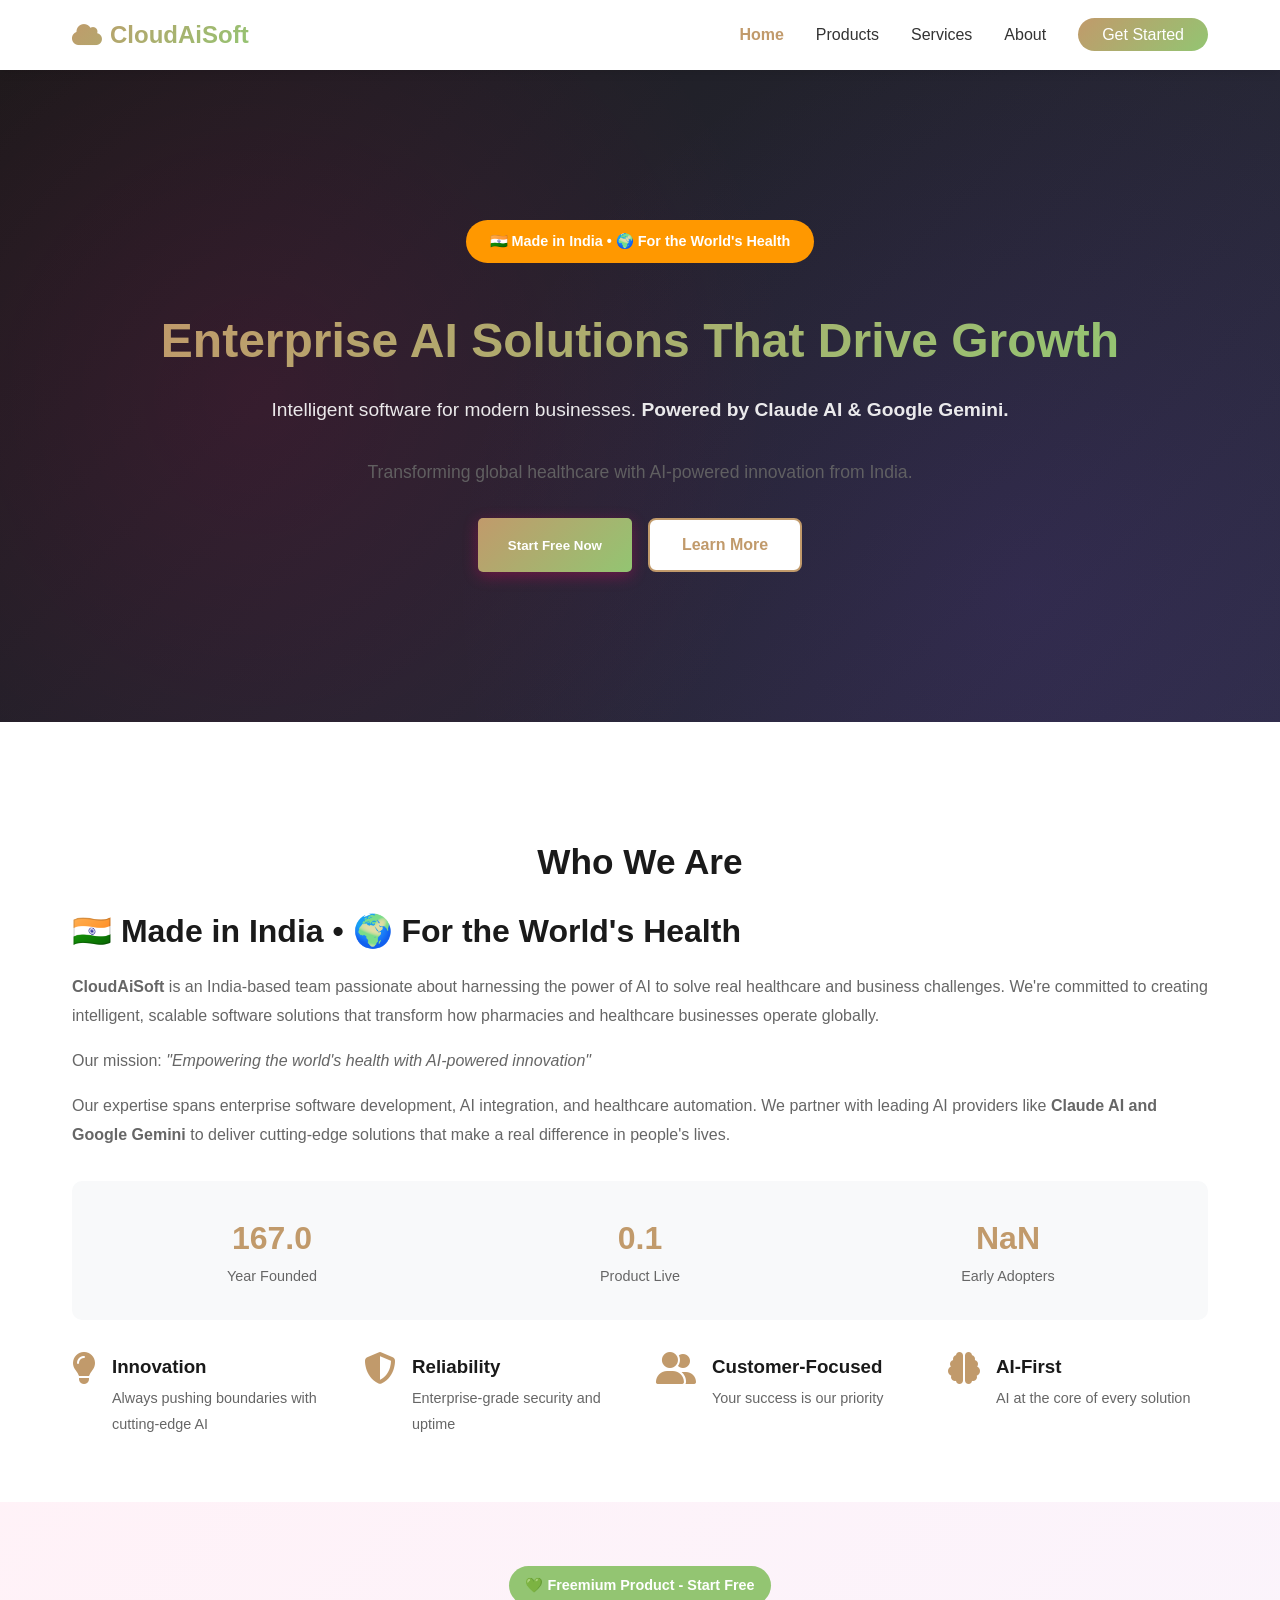
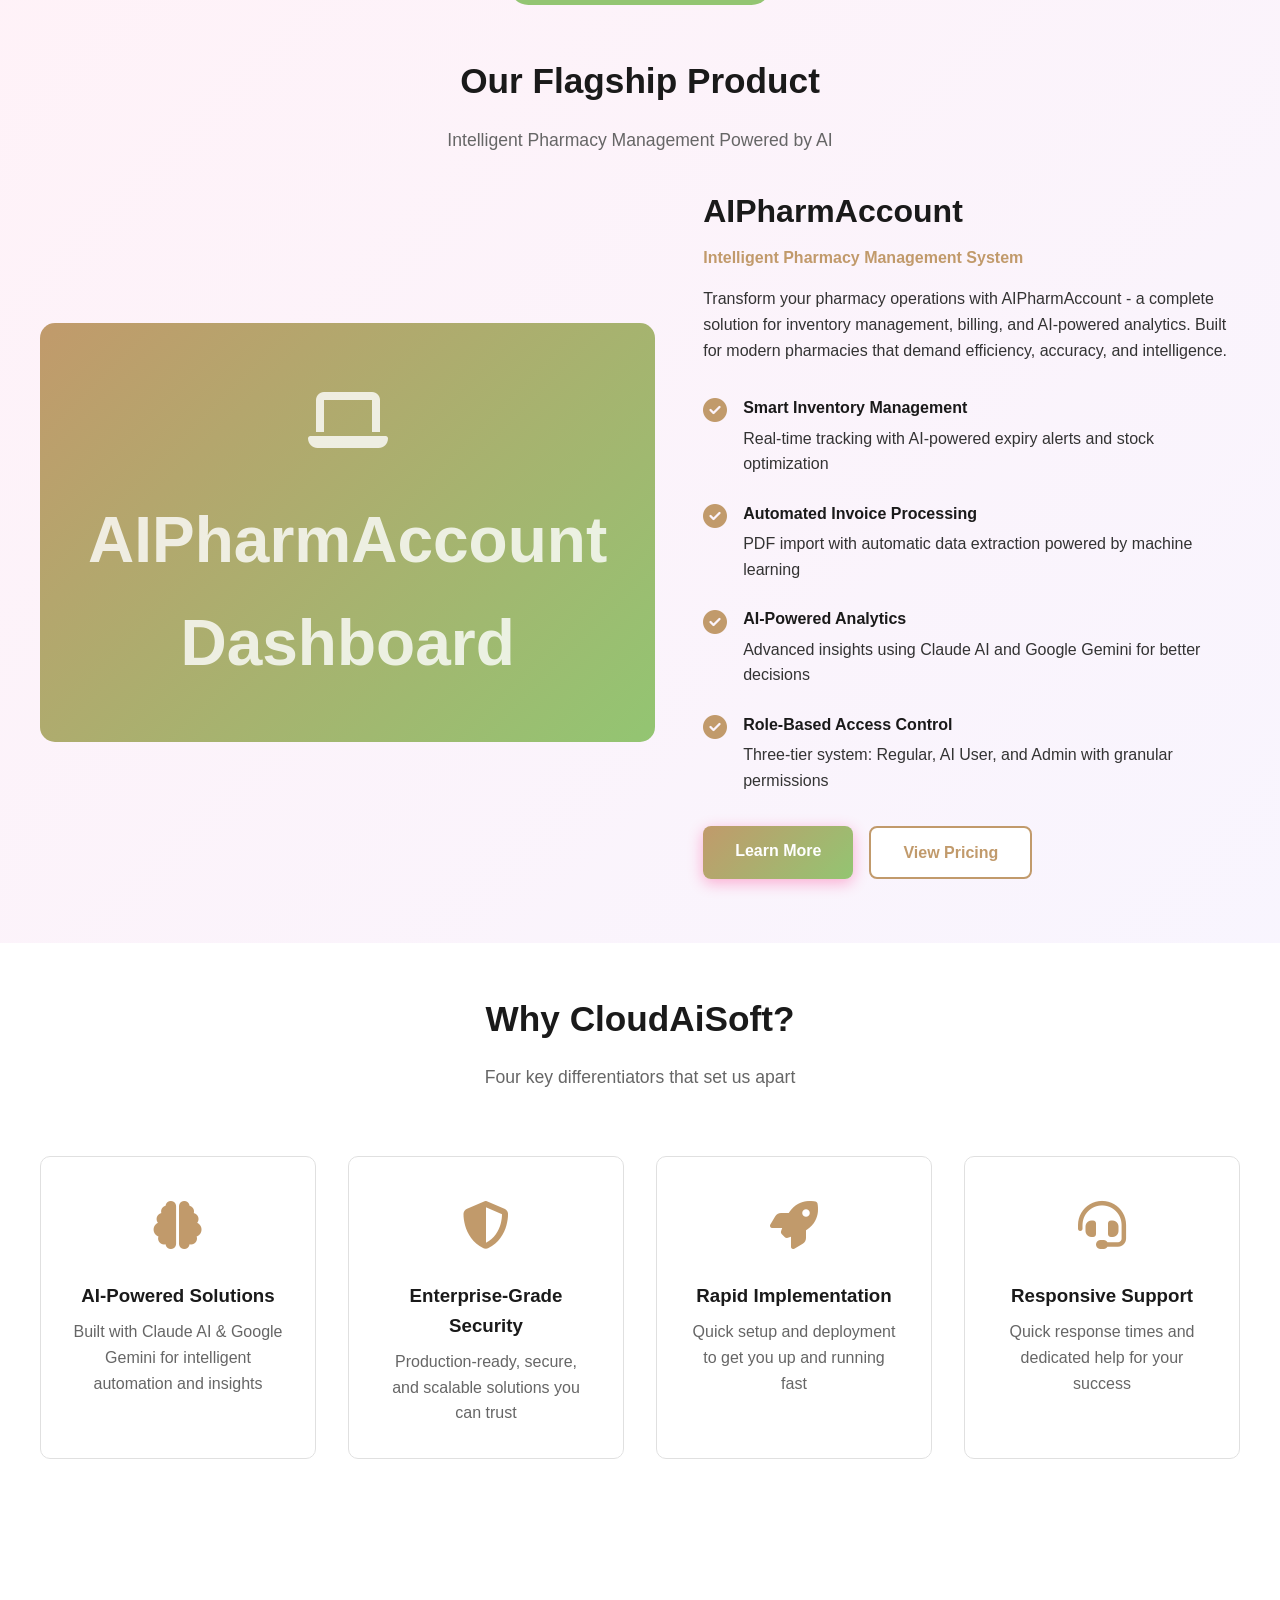
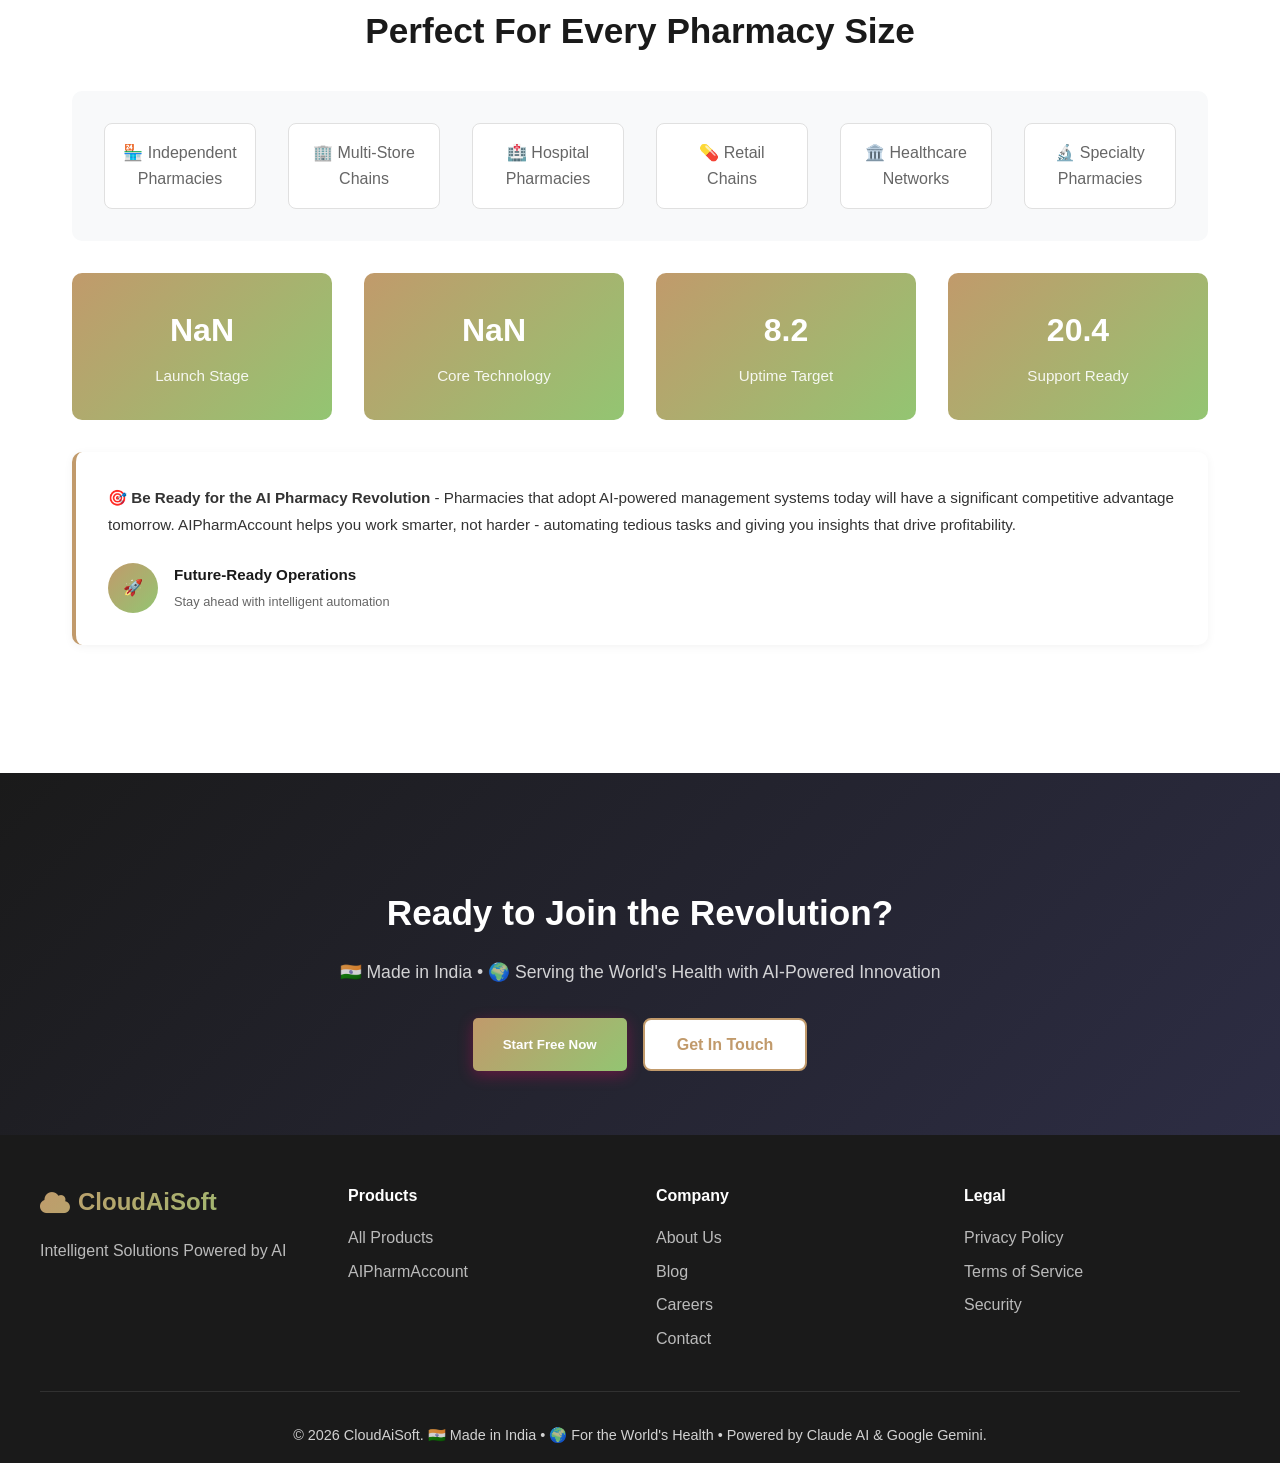
==== index.html @ aeabb449 "Improved site" ====
<!DOCTYPE html>
<html lang="en">
<head>
    <meta charset="UTF-8">
    <meta name="viewport" content="width=device-width, initial-scale=1.0">
    <meta name="description" content="CloudAiSoft delivers intelligent software solutions powered by Claude AI and Google Gemini.">
    <title>CloudAiSoft | AI-Powered Enterprise Solutions</title>
    <link href="https://cdnjs.cloudflare.com/ajax/libs/font-awesome/6.4.0/css/all.min.css" rel="stylesheet">
    <link rel="stylesheet" href="styles.css">
</head>
<body>
    <!-- HEADER & NAVIGATION -->
    <header>
        <nav>
            <div class="logo">
                <i class="fas fa-cloud"></i>
                CloudAiSoft
            </div>
            <ul class="nav-menu" id="navMenu">
                <li><a href="index.html">Home</a></li>
                <li><a href="products.html">Products</a></li>
                <li><a href="services.html">Services</a></li>
                <li><a href="about.html">About</a></li>
                <li><a href="contact.html" class="nav-cta">Get Started</a></li>
            </ul>
            <div class="hamburger" id="hamburger">
                <span></span>
                <span></span>
                <span></span>
            </div>
        </nav>
    </header>

    <!-- HERO SECTION -->
    <section class="hero" id="home">
        <div class="hero-content">
            <div style="margin-bottom: 1.5rem;">
                <span style="display: inline-block; background: #ff9800; color: white; padding: 0.6rem 1.5rem; border-radius: 25px; font-size: 0.9rem; font-weight: bold; margin-bottom: 1rem;">🇮🇳 Made in India • 🌍 For the World's Health</span>
            </div>
            <h1>Enterprise AI Solutions That Drive Growth</h1>
            <p>Intelligent software for modern businesses. <strong>Powered by Claude AI & Google Gemini.</strong></p>
            <p style="font-size: 1.1rem; color: #666; margin-top: 1rem;">Transforming global healthcare with AI-powered innovation from India.</p>
            <div class="hero-buttons">
                <button onclick="downloadAIPharmAccount()" class="btn btn-primary" style="border: none; cursor: pointer; background-color: var(--primary); padding: 12px 30px; border-radius: 5px; color: white; font-weight: bold;">Start Free Now</button>
                <a href="products.html" class="btn btn-secondary">Learn More</a>
            </div>
        </div>
    </section>

    <!-- COMPANY OVERVIEW -->
    <section class="overview" id="about">
        <h2 class="section-title">Who We Are</h2>
        <div class="overview-content">
            <div class="overview-text">
                <h2>🇮🇳 Made in India • 🌍 For the World's Health</h2>
                <p><strong>CloudAiSoft</strong> is an India-based team passionate about harnessing the power of AI to solve real healthcare and business challenges. We're committed to creating intelligent, scalable software solutions that transform how pharmacies and healthcare businesses operate globally.</p>
                <p>Our mission: <em>"Empowering the world's health with AI-powered innovation"</em></p>
                <p>Our expertise spans enterprise software development, AI integration, and healthcare automation. We partner with leading AI providers like <strong>Claude AI and Google Gemini</strong> to deliver cutting-edge solutions that make a real difference in people's lives.</p>
                <div class="stats">
                    <div class="stat">
                        <div class="stat-number">2024</div>
                        <div class="stat-label">Year Founded</div>
                    </div>
                    <div class="stat">
                        <div class="stat-number">1</div>
                        <div class="stat-label">Product Live</div>
                    </div>
                    <div class="stat">
                        <div class="stat-number">Growing</div>
                        <div class="stat-label">Early Adopters</div>
                    </div>
                </div>
                <div class="values">
                    <div class="value-item">
                        <i class="fas fa-lightbulb"></i>
                        <div>
                            <h3>Innovation</h3>
                            <p>Always pushing boundaries with cutting-edge AI</p>
                        </div>
                    </div>
                    <div class="value-item">
                        <i class="fas fa-shield-alt"></i>
                        <div>
                            <h3>Reliability</h3>
                            <p>Enterprise-grade security and uptime</p>
                        </div>
                    </div>
                    <div class="value-item">
                        <i class="fas fa-user-friends"></i>
                        <div>
                            <h3>Customer-Focused</h3>
                            <p>Your success is our priority</p>
                        </div>
                    </div>
                    <div class="value-item">
                        <i class="fas fa-brain"></i>
                        <div>
                            <h3>AI-First</h3>
                            <p>AI at the core of every solution</p>
                        </div>
                    </div>
                </div>
            </div>
        </div>
    </section>

    <!-- FEATURED PRODUCT SECTION -->
    <section class="featured-product">
        <div style="text-align: center; margin-bottom: 1.5rem;">
            <span style="display: inline-block; background: #93C572; color: white; padding: 0.5rem 1rem; border-radius: 20px; font-size: 0.9rem; font-weight: bold;">💚 Freemium Product - Start Free</span>
        </div>
        <h2 class="section-title">Our Flagship Product</h2>
        <p class="section-subtitle">Intelligent Pharmacy Management Powered by AI</p>

        <div class="featured-product-container">
            <div class="featured-product-image">
                <div class="product-demo">
                    <i class="fas fa-laptop"></i>
                    <p>AIPharmAccount Dashboard</p>
                </div>
            </div>
            <div class="featured-product-info">
                <h3>AIPharmAccount</h3>
                <p class="product-tagline">Intelligent Pharmacy Management System</p>

                <p>Transform your pharmacy operations with AIPharmAccount - a complete solution for inventory management, billing, and AI-powered analytics. Built for modern pharmacies that demand efficiency, accuracy, and intelligence.</p>

                <div class="product-highlights">
                    <div class="highlight">
                        <i class="fas fa-check-circle"></i>
                        <div>
                            <h4>Smart Inventory Management</h4>
                            <p>Real-time tracking with AI-powered expiry alerts and stock optimization</p>
                        </div>
                    </div>
                    <div class="highlight">
                        <i class="fas fa-check-circle"></i>
                        <div>
                            <h4>Automated Invoice Processing</h4>
                            <p>PDF import with automatic data extraction powered by machine learning</p>
                        </div>
                    </div>
                    <div class="highlight">
                        <i class="fas fa-check-circle"></i>
                        <div>
                            <h4>AI-Powered Analytics</h4>
                            <p>Advanced insights using Claude AI and Google Gemini for better decisions</p>
                        </div>
                    </div>
                    <div class="highlight">
                        <i class="fas fa-check-circle"></i>
                        <div>
                            <h4>Role-Based Access Control</h4>
                            <p>Three-tier system: Regular, AI User, and Admin with granular permissions</p>
                        </div>
                    </div>
                </div>

                <div class="product-buttons">
                    <a href="products.html" class="btn btn-primary">Learn More</a>
                    <a href="pricing.html" class="btn btn-secondary">View Pricing</a>
                </div>
            </div>
        </div>
    </section>

    <!-- WHY CLOUDAISOFT -->
    <section class="why-section">
        <h2 class="section-title">Why CloudAiSoft?</h2>
        <p class="section-subtitle">Four key differentiators that set us apart</p>

        <div class="differentiators">
            <div class="differentiator">
                <div class="differentiator-icon">
                    <i class="fas fa-brain"></i>
                </div>
                <h3>AI-Powered Solutions</h3>
                <p>Built with Claude AI & Google Gemini for intelligent automation and insights</p>
            </div>
            <div class="differentiator">
                <div class="differentiator-icon">
                    <i class="fas fa-shield-alt"></i>
                </div>
                <h3>Enterprise-Grade Security</h3>
                <p>Production-ready, secure, and scalable solutions you can trust</p>
            </div>
            <div class="differentiator">
                <div class="differentiator-icon">
                    <i class="fas fa-rocket"></i>
                </div>
                <h3>Rapid Implementation</h3>
                <p>Quick setup and deployment to get you up and running fast</p>
            </div>
            <div class="differentiator">
                <div class="differentiator-icon">
                    <i class="fas fa-headset"></i>
                </div>
                <h3>Responsive Support</h3>
                <p>Quick response times and dedicated help for your success</p>
            </div>
        </div>
    </section>

    <!-- TRUST SECTION -->
    <section class="trust">
        <h2 class="section-title">Perfect For Every Pharmacy Size</h2>

        <div class="trust-logos">
            <div class="trust-logo">🏪 Independent Pharmacies</div>
            <div class="trust-logo">🏢 Multi-Store Chains</div>
            <div class="trust-logo">🏥 Hospital Pharmacies</div>
            <div class="trust-logo">💊 Retail Chains</div>
            <div class="trust-logo">🏛️ Healthcare Networks</div>
            <div class="trust-logo">🔬 Specialty Pharmacies</div>
        </div>

        <div class="stats-box">
            <div class="stat-box">
                <div class="stat-box-number">Early</div>
                <div class="stat-box-label">Launch Stage</div>
            </div>
            <div class="stat-box">
                <div class="stat-box-number">AI-Powered</div>
                <div class="stat-box-label">Core Technology</div>
            </div>
            <div class="stat-box">
                <div class="stat-box-number">99.9%</div>
                <div class="stat-box-label">Uptime Target</div>
            </div>
            <div class="stat-box">
                <div class="stat-box-number">24/7</div>
                <div class="stat-box-label">Support Ready</div>
            </div>
        </div>

        <div class="testimonial">
            <p>🎯 <strong>Be Ready for the AI Pharmacy Revolution</strong> - Pharmacies that adopt AI-powered management systems today will have a significant competitive advantage tomorrow. AIPharmAccount helps you work smarter, not harder - automating tedious tasks and giving you insights that drive profitability.</p>
            <div class="testimonial-author">
                <div class="author-avatar">🚀</div>
                <div class="author-info">
                    <h4>Future-Ready Operations</h4>
                    <p>Stay ahead with intelligent automation</p>
                </div>
            </div>
        </div>
    </section>

    <!-- CTA SECTION -->
    <section class="cta-section">
        <h2 class="section-title cta-white-title">Ready to Join the Revolution?</h2>
        <p class="section-subtitle cta-white-subtitle">🇮🇳 Made in India • 🌍 Serving the World's Health with AI-Powered Innovation</p>
        <div class="hero-buttons">
            <button onclick="downloadAIPharmAccount()" class="btn btn-primary" style="border: none; cursor: pointer; background-color: var(--primary); padding: 12px 30px; border-radius: 5px; color: white; font-weight: bold;">Start Free Now</button>
            <a href="contact.html" class="btn btn-secondary">Get In Touch</a>
        </div>
    </section>

    <!-- FOOTER -->
    <footer>
        <div class="footer-content">
            <div class="footer-section">
                <div class="logo footer-logo">
                    <i class="fas fa-cloud"></i>
                    CloudAiSoft
                </div>
                <p class="footer-text">Intelligent Solutions Powered by AI</p>
            </div>
            <div class="footer-section">
                <h4>Products</h4>
                <a href="products.html">All Products</a>
                <a href="aipharmaccount.html">AIPharmAccount</a>
            </div>
            <div class="footer-section">
                <h4>Company</h4>
                <a href="about.html">About Us</a>
                <a href="#">Blog</a>
                <a href="#">Careers</a>
                <a href="contact.html">Contact</a>
            </div>
            <div class="footer-section">
                <h4>Legal</h4>
                <a href="#">Privacy Policy</a>
                <a href="#">Terms of Service</a>
                <a href="#">Security</a>
            </div>
        </div>
        <div class="footer-bottom">
            <p>&copy; 2026 CloudAiSoft. 🇮🇳 Made in India • 🌍 For the World's Health • Powered by Claude AI & Google Gemini.</p>
        </div>
    </footer>

    <script src="script.js"></script>
</body>
</html>
---- styles.css ----
/* ==================== VARIABLES & GLOBALS ==================== */
:root {
    --primary: #C19A6B;
    --secondary: #93C572;
    --accent: #ADD8E6;
    --dark: #1a1a1a;
    --light: #f8f9fa;
    --text: #333;
    --text-light: #666;
    --border: #e0e0e0;
    --success: #93C572;
    --white: #ffffff;
}

* {
    margin: 0;
    padding: 0;
    box-sizing: border-box;
}

html {
    scroll-behavior: smooth;
}

body {
    font-family: 'Segoe UI', Tahoma, Geneva, Verdana, sans-serif;
    color: var(--text);
    line-height: 1.6;
    background: var(--white);
}

/* ==================== HEADER & NAVIGATION ==================== */
header {
    background: var(--white);
    box-shadow: 0 2px 10px rgba(0, 0, 0, 0.1);
    position: sticky;
    top: 0;
    z-index: 1000;
}

nav {
    max-width: 1200px;
    margin: 0 auto;
    padding: 1rem 2rem;
    display: flex;
    justify-content: space-between;
    align-items: center;
}

.logo {
    font-size: 1.5rem;
    font-weight: bold;
    background: linear-gradient(135deg, var(--primary), var(--secondary));
    -webkit-background-clip: text;
    -webkit-text-fill-color: transparent;
    background-clip: text;
    display: flex;
    align-items: center;
    gap: 0.5rem;
}

.nav-menu {
    display: flex;
    list-style: none;
    gap: 2rem;
}

.nav-menu a {
    text-decoration: none;
    color: var(--text);
    font-weight: 500;
    transition: color 0.3s;
}

.nav-menu a:hover {
    color: var(--primary);
}

.nav-cta {
    background: linear-gradient(135deg, var(--primary), var(--secondary)) !important;
    color: var(--white) !important;
    padding: 0.5rem 1.5rem !important;
    border-radius: 25px;
    transition: transform 0.3s;
}

.nav-cta:hover {
    transform: scale(1.05);
}

.hamburger {
    display: none;
    flex-direction: column;
    cursor: pointer;
}

.hamburger span {
    width: 25px;
    height: 3px;
    background: var(--text);
    margin: 5px 0;
    transition: 0.3s;
}

/* ==================== BUTTONS ==================== */
.btn {
    display: inline-block;
    padding: 0.75rem 2rem;
    border: none;
    border-radius: 8px;
    text-decoration: none;
    cursor: pointer;
    font-weight: 600;
    transition: all 0.3s;
    text-align: center;
}

.btn-primary {
    background: linear-gradient(135deg, var(--primary), var(--secondary));
    color: var(--white);
    box-shadow: 0 4px 15px rgba(255, 0, 110, 0.3);
}

.btn-primary:hover {
    transform: translateY(-2px);
    box-shadow: 0 6px 20px rgba(255, 0, 110, 0.4);
}

.btn-secondary {
    background: var(--white);
    color: var(--primary);
    border: 2px solid var(--primary);
}

.btn-secondary:hover {
    background: var(--primary);
    color: var(--white);
}

/* ==================== HERO SECTIONS ==================== */
.hero {
    background: linear-gradient(135deg, var(--dark) 0%, #2d2d44 100%);
    color: var(--white);
    padding: 150px 2rem;
    text-align: center;
    min-height: 60vh;
    display: flex;
    align-items: center;
    justify-content: center;
    position: relative;
    overflow: hidden;
}

.hero::before {
    content: '';
    position: absolute;
    top: 0;
    left: 0;
    right: 0;
    bottom: 0;
    background: radial-gradient(circle at 20% 50%, rgba(255, 0, 110, 0.1) 0%, transparent 50%),
                radial-gradient(circle at 80% 80%, rgba(124, 58, 237, 0.1) 0%, transparent 50%);
    pointer-events: none;
}

.hero-content {
    z-index: 1;
    animation: fadeInUp 0.8s ease-out;
}

.hero h1 {
    font-size: 3rem;
    margin-bottom: 1rem;
    background: linear-gradient(135deg, var(--primary), var(--secondary));
    -webkit-background-clip: text;
    -webkit-text-fill-color: transparent;
    background-clip: text;
}

.hero p {
    font-size: 1.2rem;
    margin-bottom: 2rem;
    opacity: 0.9;
}

.hero-buttons {
    display: flex;
    gap: 1rem;
    justify-content: center;
    flex-wrap: wrap;
}

.page-hero {
    background: linear-gradient(135deg, var(--dark) 0%, #2d2d44 100%);
    color: var(--white);
    padding: 100px 2rem;
    text-align: center;
    min-height: 40vh;
    display: flex;
    flex-direction: column;
    align-items: center;
    justify-content: center;
}

.page-hero h1 {
    font-size: 2.5rem;
    margin-bottom: 1rem;
    background: linear-gradient(135deg, var(--primary), var(--secondary));
    -webkit-background-clip: text;
    -webkit-text-fill-color: transparent;
    background-clip: text;
}

.page-hero p {
    font-size: 1.1rem;
    opacity: 0.9;
}

/* ==================== SECTIONS ==================== */
.section-container {
    max-width: 1000px;
    margin: 0 auto;
    padding: 0 2rem;
}

.section-title {
    font-size: 2.2rem;
    text-align: center;
    margin: 3rem 0 1rem 0;
    color: var(--dark);
}

.section-subtitle {
    text-align: center;
    color: var(--text-light);
    font-size: 1.1rem;
    margin-bottom: 2rem;
}

.product-section {
    padding: 4rem 2rem;
    max-width: 1200px;
    margin: 0 auto;
}

.product-section h2 {
    font-size: 1.8rem;
    margin-bottom: 1.5rem;
    color: var(--dark);
}

.product-section p {
    color: var(--text-light);
    margin-bottom: 1rem;
    line-height: 1.8;
}

/* ==================== FEATURED PRODUCT ==================== */
.featured-product {
    padding: 4rem 2rem;
    background: linear-gradient(135deg, rgba(255, 0, 110, 0.05) 0%, rgba(124, 58, 237, 0.05) 100%);
}

.featured-product-container {
    max-width: 1200px;
    margin: 0 auto;
    display: grid;
    grid-template-columns: 1fr 1fr;
    gap: 3rem;
    align-items: center;
}

.featured-product-image {
    background: linear-gradient(135deg, var(--primary) 0%, var(--secondary) 100%);
    border-radius: 15px;
    padding: 3rem;
    text-align: center;
    color: var(--white);
    min-height: 400px;
    display: flex;
    align-items: center;
    justify-content: center;
}

.product-demo {
    font-size: 4rem;
    opacity: 0.8;
}

.product-demo p {
    margin-top: 1rem;
    font-weight: 600;
}

.featured-product-info h3 {
    font-size: 2rem;
    margin-bottom: 0.5rem;
    color: var(--dark);
}

.product-tagline {
    color: var(--primary);
    font-weight: 600;
    margin-bottom: 1rem;
}

.product-highlights {
    margin: 2rem 0;
}

.highlight {
    display: flex;
    gap: 1rem;
    margin-bottom: 1.5rem;
    align-items: flex-start;
}

.highlight i {
    color: var(--primary);
    font-size: 1.5rem;
    flex-shrink: 0;
    margin-top: 0.2rem;
}

.highlight h4 {
    color: var(--dark);
    margin-bottom: 0.3rem;
}

.product-buttons {
    display: flex;
    gap: 1rem;
    margin-top: 2rem;
    flex-wrap: wrap;
}

/* ==================== FEATURES GRID ==================== */
.features-grid {
    display: grid;
    grid-template-columns: repeat(auto-fit, minmax(250px, 1fr));
    gap: 2rem;
    padding: 2rem 0;
    max-width: 1200px;
    margin: 0 auto;
}

.feature {
    background: var(--white);
    padding: 2rem;
    border-radius: 10px;
    text-align: center;
    border: 1px solid var(--border);
    transition: all 0.3s;
}

.feature:hover {
    transform: translateY(-5px);
    box-shadow: 0 10px 30px rgba(255, 0, 110, 0.1);
}

.feature-icon {
    font-size: 3rem;
    color: var(--primary);
    margin-bottom: 1rem;
}

.feature h3 {
    color: var(--dark);
    margin-bottom: 0.5rem;
}

.feature p {
    color: var(--text-light);
    font-size: 0.95rem;
}

/* ==================== HOW IT WORKS ==================== */
.how-it-works-section {
    padding: 4rem 2rem;
    background: var(--light);
}

.workflow {
    display: grid;
    grid-template-columns: repeat(4, 1fr);
    gap: 2rem;
    max-width: 1200px;
    margin: 0 auto;
    align-items: center;
}

.workflow-step {
    background: var(--white);
    padding: 2rem;
    border-radius: 10px;
    text-align: center;
    box-shadow: 0 2px 10px rgba(0, 0, 0, 0.05);
}

.step-number {
    width: 50px;
    height: 50px;
    background: linear-gradient(135deg, var(--primary), var(--secondary));
    color: var(--white);
    border-radius: 50%;
    display: flex;
    align-items: center;
    justify-content: center;
    font-size: 1.5rem;
    font-weight: bold;
    margin: 0 auto 1rem;
}

.workflow-step h3 {
    color: var(--dark);
    margin-bottom: 0.5rem;
}

.workflow-arrow {
    text-align: center;
    color: var(--primary);
    font-size: 1.5rem;
    display: none;
}

/* ==================== TECH STACK ==================== */
.tech-grid {
    display: grid;
    grid-template-columns: repeat(auto-fit, minmax(150px, 1fr));
    gap: 2rem;
    padding: 2rem 0;
    max-width: 1200px;
    margin: 0 auto;
}

.tech-item {
    text-align: center;
    padding: 1.5rem;
    background: var(--light);
    border-radius: 10px;
    transition: all 0.3s;
}

.tech-item:hover {
    transform: translateY(-5px);
}

.tech-item i {
    font-size: 2.5rem;
    color: var(--primary);
    margin-bottom: 0.5rem;
}

.tech-item h4 {
    color: var(--dark);
    margin-bottom: 0.3rem;
}

.tech-item p {
    color: var(--text-light);
    font-size: 0.9rem;
}

/* ==================== ROLES & PRICING ==================== */
.roles-grid,
.pricing-cards {
    display: grid;
    grid-template-columns: repeat(auto-fit, minmax(280px, 1fr));
    gap: 2rem;
    padding: 2rem 0;
    max-width: 1200px;
    margin: 0 auto;
}

.role-card,
.pricing-card {
    background: var(--white);
    padding: 2rem;
    border-radius: 10px;
    border: 2px solid var(--border);
    transition: all 0.3s;
    position: relative;
}

.role-card:hover,
.pricing-card:hover {
    transform: translateY(-5px);
    border-color: var(--primary);
    box-shadow: 0 10px 30px rgba(255, 0, 110, 0.15);
}

.role-card.featured,
.pricing-card.featured {
    border-color: var(--primary);
    box-shadow: 0 10px 30px rgba(255, 0, 110, 0.2);
    transform: scale(1.02);
}

.role-badge,
.featured-badge {
    position: absolute;
    top: -12px;
    left: 20px;
    background: var(--primary);
    color: var(--white);
    padding: 0.3rem 1rem;
    border-radius: 20px;
    font-size: 0.8rem;
    font-weight: bold;
}

.role-card h3,
.pricing-card h3 {
    color: var(--dark);
    margin: 1rem 0 0.5rem 0;
}

.role-desc {
    color: var(--text-light);
    font-size: 0.9rem;
    margin-bottom: 1.5rem;
}

.role-features,
.pricing-features {
    list-style: none;
    margin-top: 1.5rem;
}

.role-features li,
.pricing-features li {
    padding: 0.5rem 0;
    color: var(--text);
    display: flex;
    align-items: center;
    gap: 0.5rem;
}

.role-features i,
.pricing-features i {
    color: var(--success);
    font-weight: bold;
}

.role-features i.fa-times,
.pricing-features i.fa-times {
    color: #ccc;
}

.price {
    font-size: 2rem;
    font-weight: bold;
    color: var(--primary);
    margin: 1rem 0;
}

.price span {
    font-size: 1rem;
    color: var(--text-light);
}

.pricing-desc {
    color: var(--text-light);
    font-size: 0.95rem;
}

/* ==================== TESTIMONIALS ==================== */
.testimonials-grid {
    display: grid;
    grid-template-columns: repeat(auto-fit, minmax(300px, 1fr));
    gap: 2rem;
    padding: 2rem 0;
    max-width: 1200px;
    margin: 0 auto;
}

.testimonial {
    background: var(--white);
    padding: 2rem;
    border-radius: 10px;
    border-left: 4px solid var(--primary);
    box-shadow: 0 2px 10px rgba(0, 0, 0, 0.05);
}

.testimonial p {
    color: var(--text);
    margin-bottom: 1.5rem;
    line-height: 1.8;
    font-size: 0.95rem;
}

.testimonial-stars {
    font-size: 1.1rem;
    margin-bottom: 1rem;
}

.testimonial-author {
    display: flex;
    align-items: center;
    gap: 1rem;
}

.author-avatar {
    width: 50px;
    height: 50px;
    background: linear-gradient(135deg, var(--primary), var(--secondary));
    color: var(--white);
    border-radius: 50%;
    display: flex;
    align-items: center;
    justify-content: center;
    font-weight: bold;
}

.author-info h4 {
    color: var(--dark);
    margin-bottom: 0.2rem;
    font-size: 0.95rem;
}

.author-info p {
    color: var(--text-light);
    font-size: 0.8rem;
    margin: 0;
}

/* ==================== WHY SECTION ==================== */
.differentiators {
    display: grid;
    grid-template-columns: repeat(auto-fit, minmax(250px, 1fr));
    gap: 2rem;
    padding: 2rem 0;
    max-width: 1200px;
    margin: 0 auto;
}

.differentiator {
    text-align: center;
    padding: 2rem;
    background: var(--white);
    border-radius: 10px;
    border: 1px solid var(--border);
    transition: all 0.3s;
}

.differentiator:hover {
    transform: translateY(-5px);
    box-shadow: 0 10px 30px rgba(0, 0, 0, 0.1);
}

.differentiator-icon {
    font-size: 3rem;
    color: var(--primary);
    margin-bottom: 1rem;
}

.differentiator h3 {
    color: var(--dark);
    margin-bottom: 0.5rem;
}

.differentiator p {
    color: var(--text-light);
}

/* ==================== TRUST & STATS ==================== */
.trust {
    padding: 4rem 2rem;
    max-width: 1200px;
    margin: 0 auto;
}

.trust-logos {
    display: grid;
    grid-template-columns: repeat(auto-fit, minmax(150px, 1fr));
    gap: 2rem;
    margin: 2rem 0;
    padding: 2rem;
    background: var(--light);
    border-radius: 10px;
}

.trust-logo {
    text-align: center;
    color: var(--text-light);
    font-weight: 500;
    padding: 1rem;
    background: var(--white);
    border-radius: 8px;
    border: 1px solid var(--border);
}

.stats-box {
    display: grid;
    grid-template-columns: repeat(auto-fit, minmax(200px, 1fr));
    gap: 2rem;
    margin: 2rem 0;
}

.stat-box {
    background: linear-gradient(135deg, var(--primary) 0%, var(--secondary) 100%);
    color: var(--white);
    padding: 2rem;
    border-radius: 10px;
    text-align: center;
}

.stat-box-number {
    font-size: 2rem;
    font-weight: bold;
    margin-bottom: 0.5rem;
}

.stat-box-label {
    font-size: 0.95rem;
    opacity: 0.9;
}

/* ==================== OVERVIEW ==================== */
.overview {
    padding: 4rem 2rem;
    max-width: 1200px;
    margin: 0 auto;
}

.overview-content {
    display: grid;
    gap: 2rem;
}

.overview-text h2 {
    color: var(--dark);
    font-size: 2rem;
    margin-bottom: 1rem;
}

.overview-text p {
    color: var(--text-light);
    margin-bottom: 1rem;
    line-height: 1.8;
}

.stats {
    display: grid;
    grid-template-columns: repeat(auto-fit, minmax(150px, 1fr));
    gap: 2rem;
    margin: 2rem 0;
    padding: 2rem;
    background: var(--light);
    border-radius: 10px;
}

.stat {
    text-align: center;
}

.stat-number {
    font-size: 2rem;
    color: var(--primary);
    font-weight: bold;
}

.stat-label {
    color: var(--text-light);
    font-size: 0.9rem;
}

.values {
    display: grid;
    grid-template-columns: repeat(auto-fit, minmax(200px, 1fr));
    gap: 2rem;
    margin-top: 2rem;
}

.value-item {
    display: flex;
    gap: 1rem;
    align-items: flex-start;
}

.value-item i {
    font-size: 2rem;
    color: var(--primary);
    flex-shrink: 0;
}

.value-item h3 {
    color: var(--dark);
    margin-bottom: 0.3rem;
}

.value-item p {
    color: var(--text-light);
    font-size: 0.9rem;
    margin: 0;
}

/* ==================== VALUES SECTION ==================== */
.values-section {
    padding: 4rem 2rem;
    background: var(--light);
}

.values-grid {
    display: grid;
    grid-template-columns: repeat(auto-fit, minmax(250px, 1fr));
    gap: 2rem;
    max-width: 1200px;
    margin: 0 auto;
}

.value {
    background: var(--white);
    padding: 2rem;
    border-radius: 10px;
    text-align: center;
    border: 1px solid var(--border);
    transition: all 0.3s;
}

.value:hover {
    transform: translateY(-5px);
    box-shadow: 0 10px 30px rgba(255, 0, 110, 0.15);
}

.value i {
    font-size: 2.5rem;
    color: var(--primary);
    margin-bottom: 1rem;
}

.value h3 {
    color: var(--dark);
    margin-bottom: 0.5rem;
}

.value p {
    color: var(--text-light);
}

/* ==================== TEAM SECTION ==================== */
.team-section {
    padding: 4rem 2rem;
    max-width: 1200px;
    margin: 0 auto;
}

.team-grid {
    display: grid;
    grid-template-columns: repeat(auto-fit, minmax(250px, 1fr));
    gap: 2rem;
    margin-top: 2rem;
}

.team-member {
    background: var(--white);
    padding: 2rem;
    border-radius: 10px;
    text-align: center;
    border: 1px solid var(--border);
    transition: all 0.3s;
}

.team-member:hover {
    transform: translateY(-5px);
    box-shadow: 0 10px 30px rgba(0, 0, 0, 0.1);
}

.member-avatar {
    width: 80px;
    height: 80px;
    background: linear-gradient(135deg, var(--primary), var(--secondary));
    color: var(--white);
    border-radius: 50%;
    display: flex;
    align-items: center;
    justify-content: center;
    font-weight: bold;
    font-size: 1.5rem;
    margin: 0 auto 1rem;
}

.team-member h4 {
    color: var(--dark);
    margin-bottom: 0.2rem;
}

.team-member p {
    color: var(--primary);
    font-weight: 600;
    margin-bottom: 0.5rem;
}

.team-member span {
    color: var(--text-light);
    font-size: 0.9rem;
}

/* ==================== TIMELINE ==================== */
.milestones-section {
    padding: 4rem 2rem;
    background: var(--light);
}

.timeline {
    display: grid;
    grid-template-columns: repeat(auto-fit, minmax(250px, 1fr));
    gap: 2rem;
    max-width: 1200px;
    margin: 0 auto;
}

.milestone {
    background: var(--white);
    padding: 2rem;
    border-radius: 10px;
    border-left: 4px solid var(--primary);
    position: relative;
}

.milestone-date {
    display: inline-block;
    background: var(--primary);
    color: var(--white);
    padding: 0.5rem 1rem;
    border-radius: 5px;
    font-weight: bold;
    margin-bottom: 1rem;
}

.milestone h4 {
    color: var(--dark);
    margin-bottom: 0.5rem;
}

.milestone p {
    color: var(--text-light);
}

/* ==================== PARTNERSHIPS ==================== */
.partnerships-section {
    padding: 4rem 2rem;
}

.partners-grid {
    display: grid;
    grid-template-columns: repeat(auto-fit, minmax(250px, 1fr));
    gap: 2rem;
    max-width: 1200px;
    margin: 0 auto;
}

.partner {
    background: var(--white);
    padding: 2rem;
    border-radius: 10px;
    border: 1px solid var(--border);
    text-align: center;
    transition: all 0.3s;
}

.partner:hover {
    transform: translateY(-5px);
    box-shadow: 0 10px 30px rgba(0, 0, 0, 0.1);
}

.partner i {
    font-size: 2.5rem;
    color: var(--primary);
    margin-bottom: 1rem;
}

.partner h4 {
    color: var(--dark);
    margin-bottom: 0.5rem;
}

.partner p {
    color: var(--text-light);
}

/* ==================== PRICING & FAQ ==================== */
.pricing-section {
    padding: 4rem 2rem;
    background: var(--light);
}

.faq {
    display: grid;
    gap: 1.5rem;
    max-width: 1000px;
    margin: 0 auto;
}

.faq-item {
    background: var(--white);
    padding: 1.5rem;
    border-radius: 8px;
    border-left: 4px solid var(--primary);
}

.faq-item h4 {
    color: var(--dark);
    margin-bottom: 0.5rem;
    cursor: pointer;
}

.faq-item p {
    color: var(--text-light);
    line-height: 1.6;
}

.faq-item a {
    color: var(--primary);
    text-decoration: none;
}

.faq-item a:hover {
    text-decoration: underline;
}

/* ==================== CONTACT FORM ==================== */
.contact-section {
    padding: 4rem 2rem;
    max-width: 1200px;
    margin: 0 auto;
}

.contact-content {
    display: grid;
    grid-template-columns: 1.2fr 1fr;
    gap: 3rem;
}

.contact-form-container {
    background: var(--light);
    padding: 2rem;
    border-radius: 10px;
}

.contact-form-container h2 {
    color: var(--dark);
    margin-bottom: 1.5rem;
}

.form-group {
    margin-bottom: 1.5rem;
}

.form-group label {
    display: block;
    color: var(--dark);
    font-weight: 600;
    margin-bottom: 0.5rem;
}

.form-group input,
.form-group select,
.form-group textarea {
    width: 100%;
    padding: 0.75rem;
    border: 1px solid var(--border);
    border-radius: 5px;
    font-family: inherit;
    font-size: 0.95rem;
    transition: border-color 0.3s;
}

.form-group input:focus,
.form-group select:focus,
.form-group textarea:focus {
    outline: none;
    border-color: var(--primary);
    box-shadow: 0 0 0 3px rgba(255, 0, 110, 0.1);
}

.contact-form button {
    width: 100%;
}

.contact-info-container h2 {
    color: var(--dark);
    margin-bottom: 1.5rem;
}

.contact-info-item {
    display: flex;
    gap: 1.5rem;
    margin-bottom: 2rem;
    align-items: flex-start;
}

.contact-info-item i {
    font-size: 1.5rem;
    color: var(--primary);
    flex-shrink: 0;
    margin-top: 0.2rem;
}

.contact-info-item h4 {
    color: var(--dark);
    margin-bottom: 0.5rem;
}

.contact-info-item p {
    color: var(--text-light);
    font-size: 0.95rem;
    margin: 0;
}

.contact-info-item a {
    color: var(--primary);
    text-decoration: none;
}

.contact-info-item a:hover {
    text-decoration: underline;
}

.social-links {
    display: flex;
    gap: 1rem;
    margin-top: 0.5rem;
}

.social-links a {
    display: inline-flex;
    align-items: center;
    justify-content: center;
    width: 40px;
    height: 40px;
    background: linear-gradient(135deg, var(--primary), var(--secondary));
    color: var(--white);
    border-radius: 50%;
    text-decoration: none;
    transition: transform 0.3s;
}

.social-links a:hover {
    transform: scale(1.1);
}

/* ==================== CTA SECTION ==================== */
.cta-section {
    background: linear-gradient(135deg, var(--dark) 0%, #2d2d44 100%);
    color: var(--white);
    padding: 4rem 2rem;
    text-align: center;
    margin-top: 4rem;
}

.cta-section .section-title {
    color: var(--white);
}

.cta-section .section-subtitle {
    color: rgba(255, 255, 255, 0.8);
}

/* ==================== FOOTER ==================== */
footer {
    background: var(--dark);
    color: rgba(255, 255, 255, 0.8);
    padding: 3rem 2rem 1rem;
}

.footer-content {
    max-width: 1200px;
    margin: 0 auto;
    display: grid;
    grid-template-columns: repeat(auto-fit, minmax(250px, 1fr));
    gap: 2rem;
    margin-bottom: 2rem;
}

.footer-section h4 {
    color: var(--white);
    margin-bottom: 1rem;
}

.footer-section a {
    color: rgba(255, 255, 255, 0.7);
    text-decoration: none;
    display: block;
    margin-bottom: 0.5rem;
    transition: color 0.3s;
}

.footer-section a:hover {
    color: var(--primary);
}

.footer-bottom {
    max-width: 1200px;
    margin: 0 auto;
    padding-top: 2rem;
    border-top: 1px solid rgba(255, 255, 255, 0.1);
    text-align: center;
    font-size: 0.9rem;
}

/* ==================== SERVICES SECTION ==================== */
.services-section {
    padding: 4rem 2rem;
    max-width: 1200px;
    margin: 0 auto;
}

.services-grid {
    display: grid;
    grid-template-columns: repeat(auto-fit, minmax(280px, 1fr));
    gap: 2rem;
    padding: 2rem 0;
}

.service-card {
    background: var(--white);
    padding: 2rem;
    border-radius: 10px;
    border: 2px solid var(--border);
    transition: all 0.3s;
    position: relative;
    display: flex;
    flex-direction: column;
}

.service-card:hover {
    transform: translateY(-5px);
    border-color: var(--primary);
    box-shadow: 0 10px 30px rgba(193, 154, 107, 0.15);
}

.service-card.featured {
    border-color: var(--primary);
    box-shadow: 0 10px 30px rgba(193, 154, 107, 0.2);
    transform: scale(1.02);
}

.service-badge {
    position: absolute;
    top: -12px;
    left: 20px;
    background: var(--primary);
    color: var(--white);
    padding: 0.3rem 1rem;
    border-radius: 20px;
    font-size: 0.8rem;
    font-weight: bold;
}

.service-icon {
    font-size: 2.5rem;
    color: var(--primary);
    margin-bottom: 1rem;
}

.service-card h3 {
    color: var(--dark);
    margin-bottom: 0.5rem;
    font-size: 1.3rem;
}

.service-desc {
    color: var(--primary);
    font-weight: 600;
    margin-bottom: 1rem;
    font-size: 0.95rem;
}

.service-features {
    list-style: none;
    margin: 1.5rem 0;
    flex-grow: 1;
}

.service-features li {
    padding: 0.5rem 0;
    color: var(--text);
    display: flex;
    align-items: center;
    gap: 0.5rem;
    font-size: 0.9rem;
}

.service-features i {
    color: var(--secondary);
    font-weight: bold;
}

.service-benefit {
    background: rgba(147, 197, 114, 0.1);
    padding: 1rem;
    border-radius: 8px;
    margin: 1rem 0;
    font-size: 0.9rem;
    color: var(--text);
    flex-grow: 1;
}

/* Process Steps */
.process-steps {
    display: grid;
    grid-template-columns: repeat(auto-fit, minmax(200px, 1fr));
    gap: 2rem;
    margin: 2rem 0;
}

.process-step {
    background: var(--light);
    padding: 2rem;
    border-radius: 10px;
    text-align: center;
    position: relative;
}

.process-step:not(:last-child)::after {
    content: '→';
    position: absolute;
    right: -1.5rem;
    top: 50%;
    transform: translateY(-50%);
    font-size: 1.5rem;
    color: var(--primary);
    display: none;
}

@media (min-width: 768px) {
    .process-step:not(:last-child)::after {
        display: block;
    }
}

.step-number {
    display: inline-block;
    background: linear-gradient(135deg, var(--primary), var(--secondary));
    color: var(--white);
    width: 50px;
    height: 50px;
    border-radius: 50%;
    display: flex;
    align-items: center;
    justify-content: center;
    font-weight: bold;
    font-size: 1.2rem;
    margin-bottom: 1rem;
}

.process-step h4 {
    color: var(--dark);
    margin-bottom: 0.5rem;
}

.process-step p {
    color: var(--text-light);
    font-size: 0.9rem;
}

/* Use Cases */
.use-cases-section {
    padding: 4rem 2rem;
    background: var(--light);
}

.use-cases-grid {
    display: grid;
    grid-template-columns: repeat(auto-fit, minmax(300px, 1fr));
    gap: 2rem;
    max-width: 1200px;
    margin: 0 auto;
}

.use-case {
    background: var(--white);
    padding: 2rem;
    border-radius: 10px;
    border-left: 4px solid var(--primary);
    box-shadow: 0 2px 10px rgba(0, 0, 0, 0.05);
    transition: all 0.3s;
}

.use-case:hover {
    transform: translateY(-3px);
    box-shadow: 0 8px 20px rgba(0, 0, 0, 0.1);
}

.use-case h4 {
    color: var(--dark);
    margin-bottom: 0.5rem;
    font-size: 1.1rem;
}

.use-case p {
    color: var(--text-light);
    font-size: 0.9rem;
}

/* Why Choose Section */
.why-choose-section {
    padding: 4rem 2rem;
    max-width: 1200px;
    margin: 0 auto;
}

.reasons-grid {
    display: grid;
    grid-template-columns: repeat(auto-fit, minmax(250px, 1fr));
    gap: 2rem;
    margin-top: 2rem;
}

.reason {
    text-align: center;
    padding: 2rem;
    background: var(--light);
    border-radius: 10px;
    transition: all 0.3s;
}

.reason:hover {
    transform: translateY(-5px);
    box-shadow: 0 10px 30px rgba(0, 0, 0, 0.1);
}

.reason i {
    font-size: 2.5rem;
    color: var(--primary);
    margin-bottom: 1rem;
}

.reason h4 {
    color: var(--dark);
    margin-bottom: 0.5rem;
}

.reason p {
    color: var(--text-light);
    font-size: 0.9rem;
}

/* Pricing Models */
.pricing-models {
    display: grid;
    grid-template-columns: repeat(auto-fit, minmax(250px, 1fr));
    gap: 2rem;
    margin: 1.5rem 0;
}

.model {
    background: linear-gradient(135deg, var(--primary) 0%, var(--secondary) 100%);
    color: var(--white);
    padding: 2rem;
    border-radius: 10px;
    text-align: center;
}

.model h4 {
    margin-bottom: 0.5rem;
    font-size: 1.1rem;
}

.model p {
    opacity: 0.9;
}

/* ==================== VIDEOS & GALLERY SECTIONS ==================== */
.videos-section {
    padding: 4rem 2rem;
    background: linear-gradient(135deg, rgba(193, 154, 107, 0.05), rgba(147, 197, 114, 0.05));
}

.videos-grid {
    display: grid;
    grid-template-columns: repeat(auto-fit, minmax(280px, 1fr));
    gap: 2rem;
    max-width: 1200px;
    margin: 0 auto;
    margin-top: 2rem;
}

.video-card {
    background: var(--white);
    border-radius: 12px;
    overflow: hidden;
    border: 1px solid var(--border);
    transition: all 0.3s ease;
    box-shadow: 0 2px 10px rgba(0, 0, 0, 0.05);
}

.video-card:hover {
    transform: translateY(-5px);
    box-shadow: 0 10px 30px rgba(0, 0, 0, 0.15);
}

.video-container {
    position: relative;
    background: #000;
    aspect-ratio: 16 / 9;
    width: 100%;
    display: flex;
    align-items: center;
    justify-content: center;
    overflow: hidden;
}

.video-container iframe {
    width: 100% !important;
    height: 100% !important;
    border: none;
}

.video-placeholder {
    display: flex;
    align-items: center;
    justify-content: center;
    width: 100%;
    height: 100%;
    position: relative;
    z-index: 1;
}

.video-placeholder i {
    font-size: 3.5rem;
    color: var(--white);
    opacity: 0.8;
    transition: all 0.3s;
}

.video-card:hover .video-placeholder i {
    font-size: 4rem;
    opacity: 1;
    transform: scale(1.1);
}

.video-title {
    position: absolute;
    top: 1rem;
    left: 1rem;
    right: 1rem;
    color: var(--white);
    font-weight: 600;
    font-size: 0.9rem;
    z-index: 2;
}

.video-card .video-description {
    padding: 1.5rem;
    color: var(--text-light);
    font-size: 0.9rem;
    line-height: 1.5;
}

/* Gallery Section */
.gallery-section {
    padding: 4rem 2rem;
    background: var(--light);
}

.screenshots-grid {
    display: grid;
    grid-template-columns: repeat(auto-fit, minmax(280px, 1fr));
    gap: 2rem;
    max-width: 1200px;
    margin: 0 auto;
    margin-top: 2rem;
}

.screenshot-card {
    background: var(--white);
    border-radius: 12px;
    overflow: hidden;
    border: 1px solid var(--border);
    transition: all 0.3s ease;
    box-shadow: 0 2px 10px rgba(0, 0, 0, 0.05);
}

.screenshot-card:hover {
    transform: translateY(-8px);
    box-shadow: 0 12px 30px rgba(0, 0, 0, 0.15);
    border-color: var(--primary);
}

.screenshot-image {
    background: linear-gradient(135deg, rgba(193, 154, 107, 0.1), rgba(147, 197, 114, 0.1));
    padding: 2.5rem 1.5rem;
    text-align: center;
    min-height: 200px;
    display: flex;
    align-items: center;
    justify-content: center;
    flex-direction: column;
    position: relative;
    overflow: hidden;
}

.screenshot-image i {
    font-size: 3rem;
    color: var(--primary);
    margin-bottom: 1rem;
    transition: all 0.3s;
}

.screenshot-card:hover .screenshot-image i {
    font-size: 3.5rem;
    transform: scale(1.1);
}

.screenshot-image p {
    font-size: 0.9rem;
    color: var(--text-light);
    font-weight: 600;
    margin: 0;
    text-transform: uppercase;
    letter-spacing: 1px;
}

.screenshot-card .screenshot-title {
    padding: 1.5rem 1.5rem 0.5rem;
    color: var(--dark);
    font-weight: 600;
    font-size: 1.1rem;
    margin: 0;
}

.screenshot-card .screenshot-desc {
    padding: 0 1.5rem 1.5rem;
    color: var(--text-light);
    font-size: 0.9rem;
    margin: 0;
    line-height: 1.5;
}

/* ==================== PRODUCTS LISTING PAGE ==================== */
.products-listing-section {
    padding: 4rem 2rem;
    background: var(--light);
}

.products-grid {
    display: grid;
    grid-template-columns: repeat(auto-fit, minmax(320px, 1fr));
    gap: 2.5rem;
    max-width: 1200px;
    margin: 0 auto;
    margin-top: 2rem;
}

.product-card {
    background: var(--white);
    border-radius: 12px;
    overflow: hidden;
    border: 1px solid var(--border);
    transition: all 0.3s ease;
    display: flex;
    flex-direction: column;
    box-shadow: 0 2px 8px rgba(0, 0, 0, 0.05);
}

.product-card:hover {
    transform: translateY(-8px);
    box-shadow: 0 12px 30px rgba(0, 0, 0, 0.15);
    border-color: var(--primary);
}

.product-card.coming-soon {
    opacity: 0.85;
}

.product-card-image {
    background: linear-gradient(135deg, rgba(193, 154, 107, 0.1), rgba(147, 197, 114, 0.1));
    padding: 2.5rem;
    text-align: center;
    position: relative;
    min-height: 180px;
    display: flex;
    align-items: center;
    justify-content: center;
    flex-direction: column;
}

.product-badge {
    position: absolute;
    top: 15px;
    right: 15px;
    background: #93C572;
    color: white;
    padding: 0.4rem 1rem;
    border-radius: 20px;
    font-size: 0.8rem;
    font-weight: bold;
    text-align: center;
}

.product-badge.coming {
    background: #95a5a6;
}

.product-icon {
    font-size: 3.5rem;
    color: var(--primary);
    margin-bottom: 0.5rem;
}

.product-card-content {
    padding: 2rem;
    flex-grow: 1;
    display: flex;
    flex-direction: column;
}

.product-card-content h3 {
    color: var(--dark);
    font-size: 1.4rem;
    margin-bottom: 0.3rem;
}

.product-category {
    color: var(--primary);
    font-size: 0.85rem;
    font-weight: 600;
    margin-bottom: 1rem;
    text-transform: uppercase;
    letter-spacing: 0.5px;
}

.product-description {
    color: var(--text-light);
    font-size: 0.95rem;
    line-height: 1.5;
    margin-bottom: 1.5rem;
    flex-grow: 1;
}

.product-features-mini {
    display: grid;
    grid-template-columns: 1fr 1fr 1fr;
    gap: 0.8rem;
    margin-bottom: 1.5rem;
}

.mini-feature {
    display: flex;
    flex-direction: column;
    align-items: center;
    gap: 0.3rem;
    font-size: 0.85rem;
    color: var(--text);
    padding: 0.75rem;
    background: rgba(147, 197, 114, 0.05);
    border-radius: 8px;
    text-align: center;
}

.mini-feature i {
    color: var(--secondary);
    font-size: 1.2rem;
}

.product-card-footer {
    display: flex;
    justify-content: space-between;
    align-items: center;
    padding-top: 1.5rem;
    border-top: 1px solid var(--border);
    gap: 1rem;
}

.product-status {
    display: inline-block;
    background: rgba(147, 197, 114, 0.15);
    color: #27ae60;
    padding: 0.4rem 0.9rem;
    border-radius: 15px;
    font-size: 0.8rem;
    font-weight: 600;
}

.product-status.coming {
    background: rgba(149, 165, 166, 0.15);
    color: #7f8c8d;
}

.btn-small {
    padding: 0.6rem 1.2rem;
    font-size: 0.9rem;
    white-space: nowrap;
}

/* ==================== UTILITY CLASSES ==================== */
/* Footer Logo */
.footer-logo {
    color: var(--white);
    margin-bottom: 1rem;
}

/* CTA Section Text */
.cta-white-title {
    color: var(--white);
}

.cta-white-subtitle {
    color: rgba(255, 255, 255, 0.8);
}

/* Footer Text */
.footer-text {
    color: rgba(255, 255, 255, 0.7);
}

/* Full Width Button */
.btn-full-width {
    width: 100%;
}

/* Link in text */
.text-link {
    color: var(--primary);
    text-decoration: none;
}

.text-link:hover {
    text-decoration: underline;
}

/* ==================== ANIMATIONS ==================== */
@keyframes fadeInUp {
    from {
        opacity: 0;
        transform: translateY(30px);
    }
    to {
        opacity: 1;
        transform: translateY(0);
    }
}

@keyframes slideInLeft {
    from {
        opacity: 0;
        transform: translateX(-30px);
    }
    to {
        opacity: 1;
        transform: translateX(0);
    }
}

@keyframes slideInRight {
    from {
        opacity: 0;
        transform: translateX(30px);
    }
    to {
        opacity: 1;
        transform: translateX(0);
    }
}

@keyframes floatingElement {
    0%, 100% {
        transform: translateY(0px);
    }
    50% {
        transform: translateY(-20px);
    }
}

.float {
    animation: floatingElement 3s ease-in-out infinite;
}

/* ==================== RESPONSIVE DESIGN ==================== */
@media (max-width: 1024px) {
    nav {
        padding: 1rem;
    }

    .section-title {
        font-size: 2rem;
    }

    .featured-product-container {
        grid-template-columns: 1fr;
    }

    .pricing-cards,
    .roles-grid {
        grid-template-columns: 1fr 1fr;
    }
}

@media (max-width: 768px) {
    .hamburger {
        display: flex;
    }

    .nav-menu {
        display: none;
    }

    .nav-menu.active {
        display: flex;
        flex-direction: column;
        position: absolute;
        top: 60px;
        left: 0;
        right: 0;
        background: var(--white);
        padding: 1rem;
        gap: 1rem;
        box-shadow: 0 5px 10px rgba(0, 0, 0, 0.1);
        z-index: 999;
    }

    .hero {
        padding: 100px 2rem;
        min-height: 50vh;
    }

    .hero h1 {
        font-size: 2rem;
        margin-bottom: 1rem;
    }

    .hero p {
        font-size: 1rem;
        margin-bottom: 1.5rem;
    }

    .page-hero {
        padding: 80px 2rem;
        min-height: 35vh;
    }

    .page-hero h1 {
        font-size: 1.8rem;
    }

    .hero-buttons,
    .hero-buttons {
        flex-direction: column;
        gap: 1rem;
    }

    .btn {
        padding: 0.75rem 1.5rem;
        font-size: 0.95rem;
    }

    .workflow {
        grid-template-columns: 1fr;
    }

    .workflow-arrow {
        display: block;
        margin: 0;
        font-size: 1.2rem;
    }

    .section-title {
        font-size: 1.8rem;
        margin: 2rem 0 1rem 0;
    }

    .section-subtitle {
        font-size: 1rem;
    }

    .contact-content {
        grid-template-columns: 1fr;
        gap: 2rem;
    }

    .contact-form-container,
    .contact-info-container {
        padding: 1.5rem;
    }

    /* Grid Resets */
    .features-grid,
    .roles-grid,
    .pricing-cards,
    .tech-grid,
    .testimonials-grid,
    .differentiators,
    .team-grid,
    .partners-grid,
    .values-grid,
    .trust-logos,
    .stats,
    .values,
    .faq,
    .products-grid,
    .videos-grid,
    .screenshots-grid {
        grid-template-columns: 1fr;
    }

    .role-card.featured,
    .pricing-card.featured {
        transform: scale(1);
    }

    /* Padding Adjustments */
    .section-container {
        padding: 0 1.5rem;
    }

    .product-section,
    .featured-product,
    .trust,
    .overview,
    .how-it-works-section,
    .tech-stack-section,
    .testimonial-section,
    .pricing-section,
    .products-listing-section,
    .videos-section,
    .gallery-section,
    .values-section,
    .team-section,
    .milestones-section,
    .partnerships-section {
        padding: 2rem 1rem;
    }

    .cta-section {
        padding: 2rem 1rem;
        margin-top: 2rem;
    }

    footer {
        padding: 2rem 1rem;
    }
}

@media (max-width: 480px) {
    /* Header & Navigation */
    nav {
        padding: 0.75rem 1rem;
    }

    .logo {
        font-size: 1.2rem;
    }

    /* Hero Section */
    .hero {
        padding: 70px 1rem;
        min-height: auto;
    }

    .hero h1 {
        font-size: 1.5rem;
        margin-bottom: 0.75rem;
    }

    .hero p {
        font-size: 0.9rem;
        margin-bottom: 1.25rem;
    }

    /* Page Hero */
    .page-hero {
        padding: 60px 1rem;
        min-height: auto;
    }

    .page-hero h1 {
        font-size: 1.4rem;
        margin-bottom: 0.5rem;
    }

    .page-hero p {
        font-size: 0.9rem;
    }

    /* Typography */
    .section-title {
        font-size: 1.4rem;
        margin: 1.5rem 0 0.75rem 0;
    }

    .section-subtitle {
        font-size: 0.9rem;
    }

    /* Products Section */
    .featured-product-image {
        padding: 1.5rem 1rem;
        min-height: 250px;
    }

    .product-demo {
        font-size: 2.5rem;
    }

    .product-demo p {
        font-size: 0.85rem;
    }

    /* Cards & Boxes */
    .testimonial,
    .feature,
    .value,
    .team-member,
    .role-card,
    .pricing-card {
        padding: 1.25rem;
    }

    .stat-box {
        padding: 1.5rem 1rem;
    }

    .stat-box-number {
        font-size: 1.5rem;
    }

    .stat-box-label {
        font-size: 0.85rem;
    }

    /* Forms */
    .contact-form-container {
        padding: 1.25rem;
    }

    .form-group {
        margin-bottom: 1rem;
    }

    .form-group input,
    .form-group select,
    .form-group textarea {
        padding: 0.6rem;
        font-size: 0.95rem;
    }

    /* Footer */
    .footer-content {
        gap: 1.5rem;
        margin-bottom: 1rem;
    }

    .footer-section a {
        margin-bottom: 0.4rem;
    }

    .footer-bottom {
        padding-top: 1rem;
        font-size: 0.85rem;
    }

    /* Buttons */
    .btn {
        padding: 0.65rem 1.25rem;
        font-size: 0.9rem;
    }

    /* Icons */
    .feature-icon,
    .differentiator-icon {
        font-size: 2rem;
    }

    .member-avatar {
        width: 60px;
        height: 60px;
        font-size: 1.2rem;
    }
}
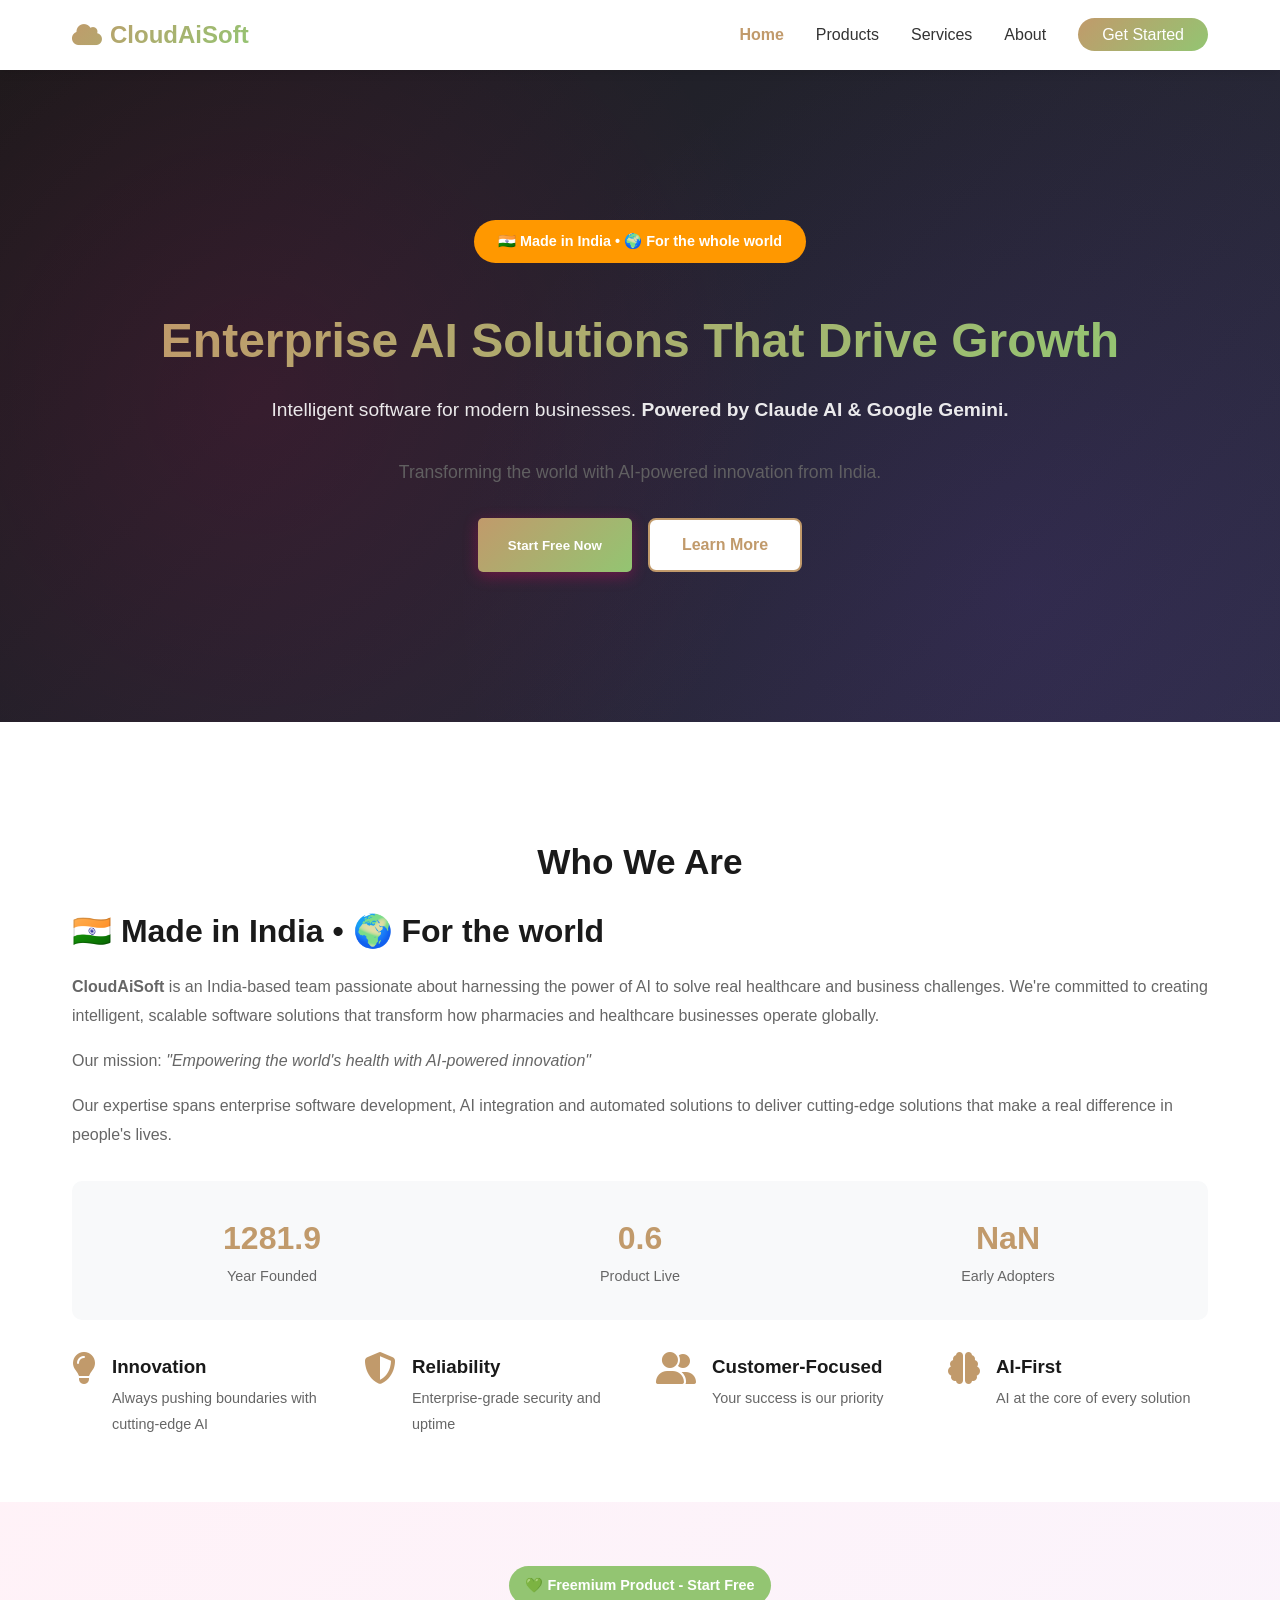
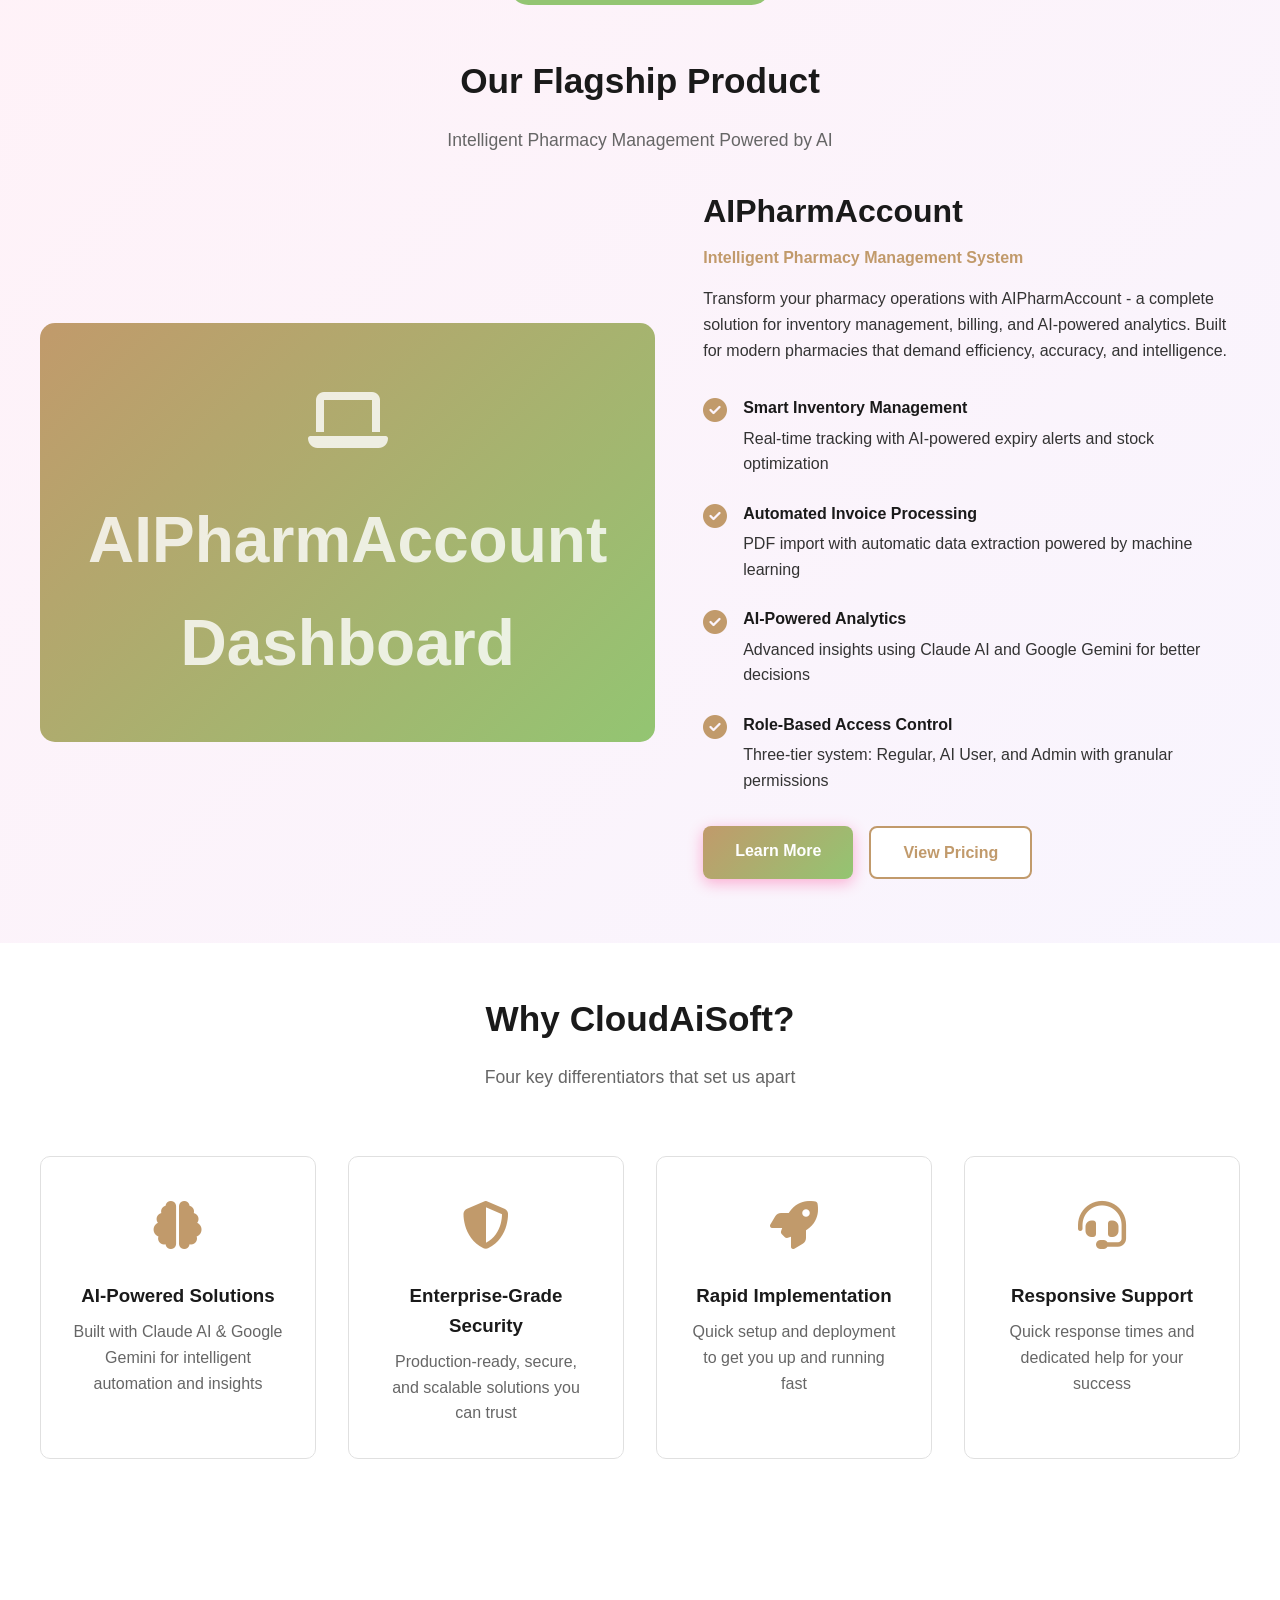
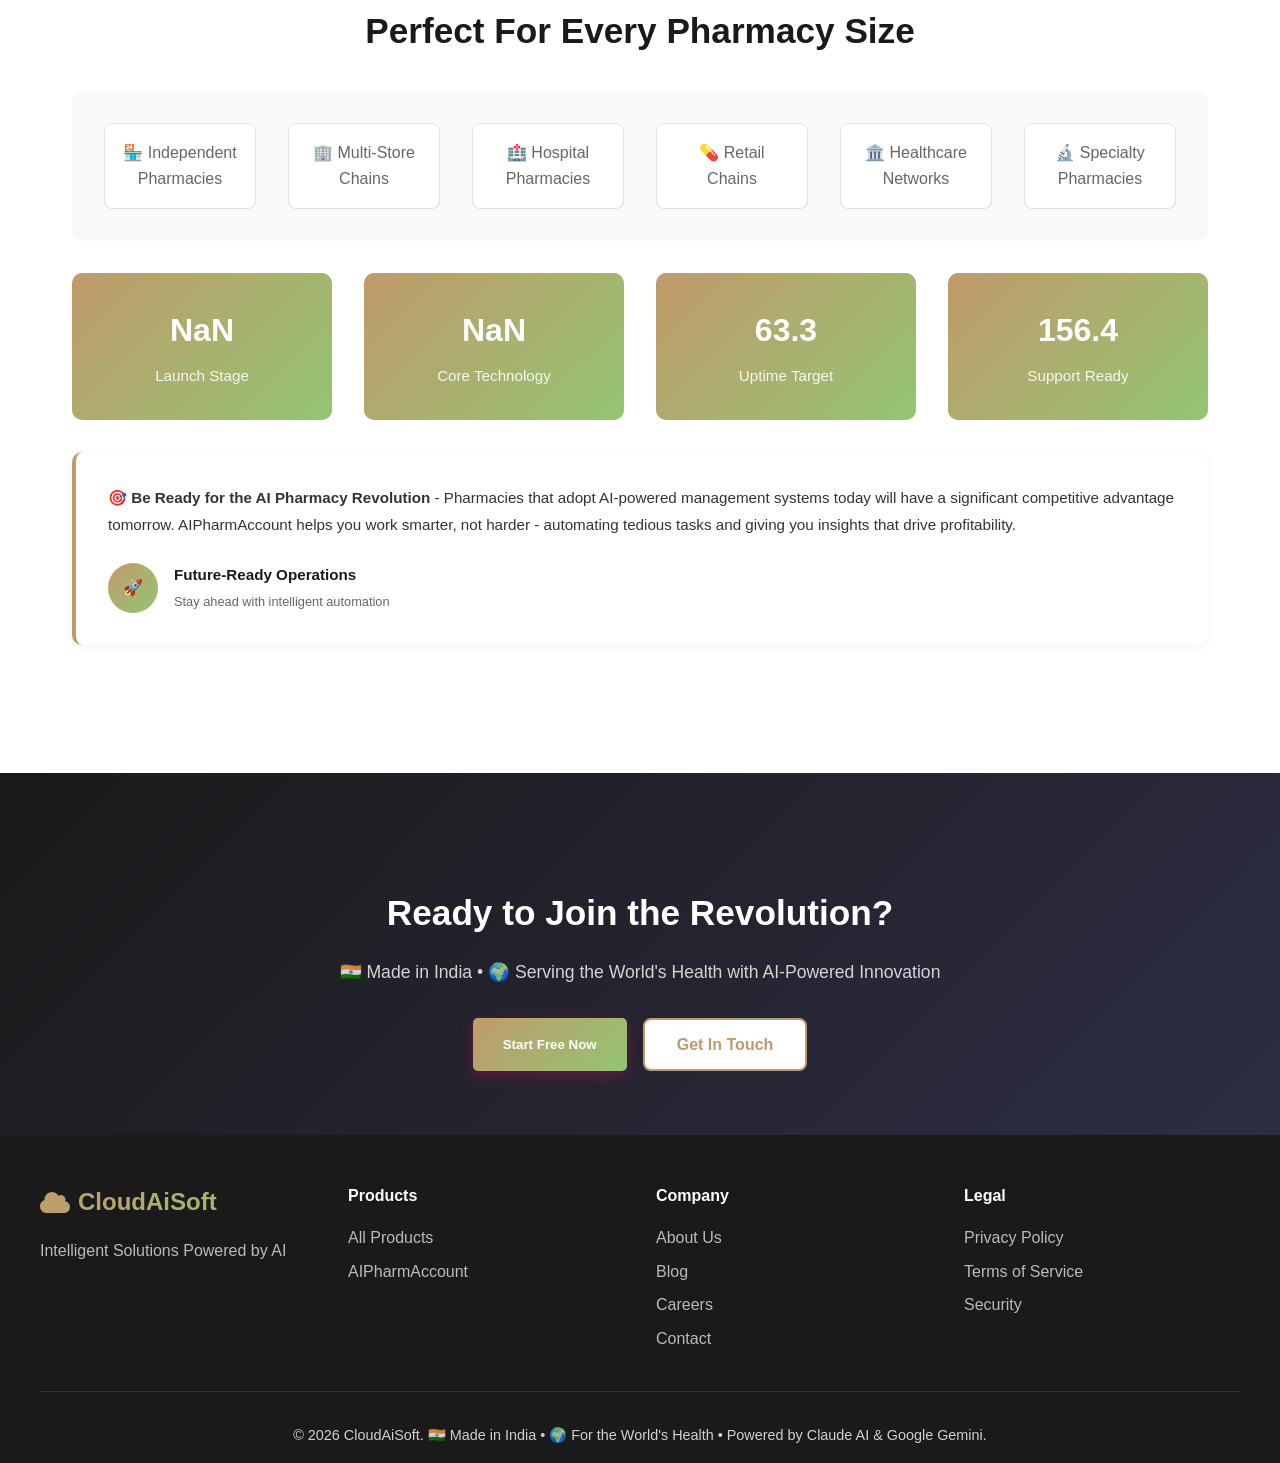
==== commit d536a538: "minor fixes" ====
--- a/index.html
+++ b/index.html
@@ -35,11 +35,11 @@
     <section class="hero" id="home">
         <div class="hero-content">
             <div style="margin-bottom: 1.5rem;">
-                <span style="display: inline-block; background: #ff9800; color: white; padding: 0.6rem 1.5rem; border-radius: 25px; font-size: 0.9rem; font-weight: bold; margin-bottom: 1rem;">🇮🇳 Made in India • 🌍 For the World's Health</span>
+                <span style="display: inline-block; background: #ff9800; color: white; padding: 0.6rem 1.5rem; border-radius: 25px; font-size: 0.9rem; font-weight: bold; margin-bottom: 1rem;">🇮🇳 Made in India • 🌍 For the whole world</span>
             </div>
             <h1>Enterprise AI Solutions That Drive Growth</h1>
             <p>Intelligent software for modern businesses. <strong>Powered by Claude AI & Google Gemini.</strong></p>
-            <p style="font-size: 1.1rem; color: #666; margin-top: 1rem;">Transforming global healthcare with AI-powered innovation from India.</p>
+            <p style="font-size: 1.1rem; color: #666; margin-top: 1rem;">Transforming the world with AI-powered innovation from India.</p>
             <div class="hero-buttons">
                 <button onclick="downloadAIPharmAccount()" class="btn btn-primary" style="border: none; cursor: pointer; background-color: var(--primary); padding: 12px 30px; border-radius: 5px; color: white; font-weight: bold;">Start Free Now</button>
                 <a href="products.html" class="btn btn-secondary">Learn More</a>
@@ -52,10 +52,10 @@
         <h2 class="section-title">Who We Are</h2>
         <div class="overview-content">
             <div class="overview-text">
-                <h2>🇮🇳 Made in India • 🌍 For the World's Health</h2>
+                <h2>🇮🇳 Made in India • 🌍 For the world</h2>
                 <p><strong>CloudAiSoft</strong> is an India-based team passionate about harnessing the power of AI to solve real healthcare and business challenges. We're committed to creating intelligent, scalable software solutions that transform how pharmacies and healthcare businesses operate globally.</p>
                 <p>Our mission: <em>"Empowering the world's health with AI-powered innovation"</em></p>
-                <p>Our expertise spans enterprise software development, AI integration, and healthcare automation. We partner with leading AI providers like <strong>Claude AI and Google Gemini</strong> to deliver cutting-edge solutions that make a real difference in people's lives.</p>
+                <p>Our expertise spans enterprise software development, AI integration and automated solutions to deliver cutting-edge solutions that make a real difference in people's lives.</p>
                 <div class="stats">
                     <div class="stat">
                         <div class="stat-number">2024</div>
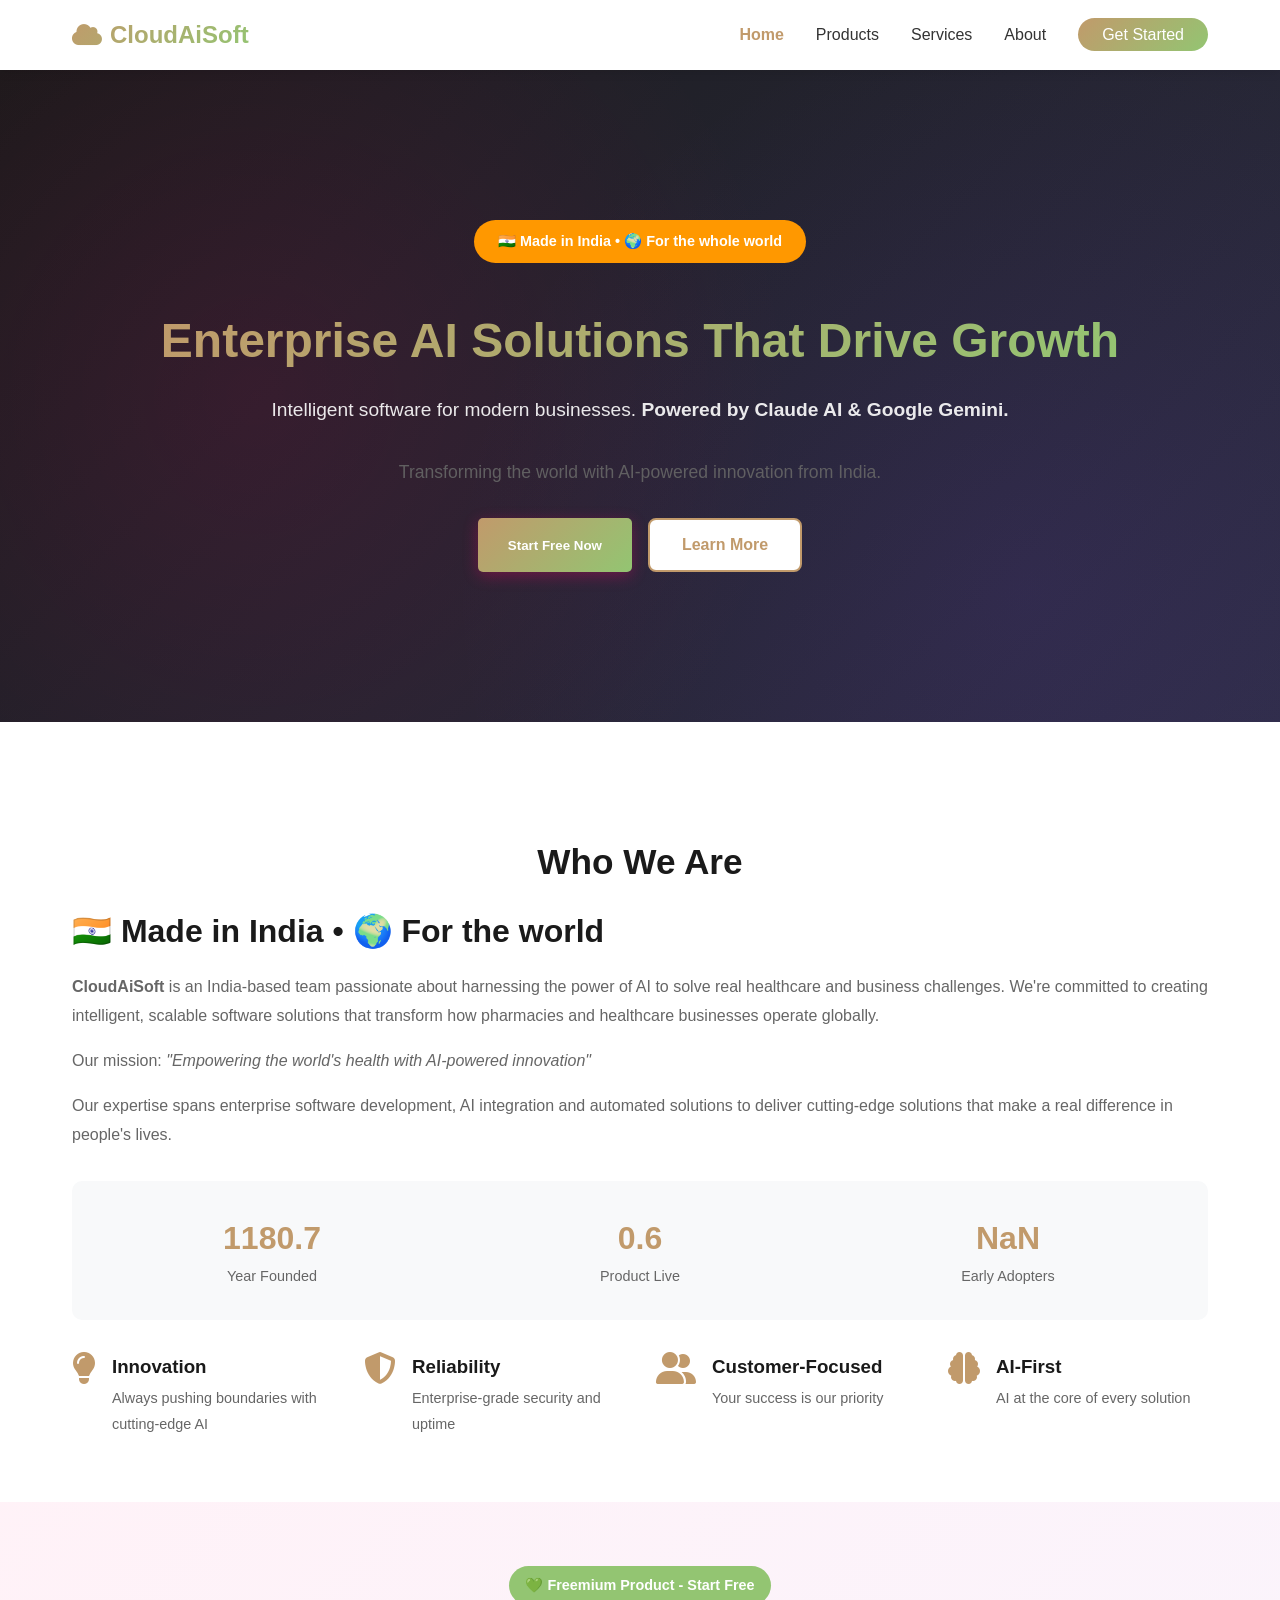
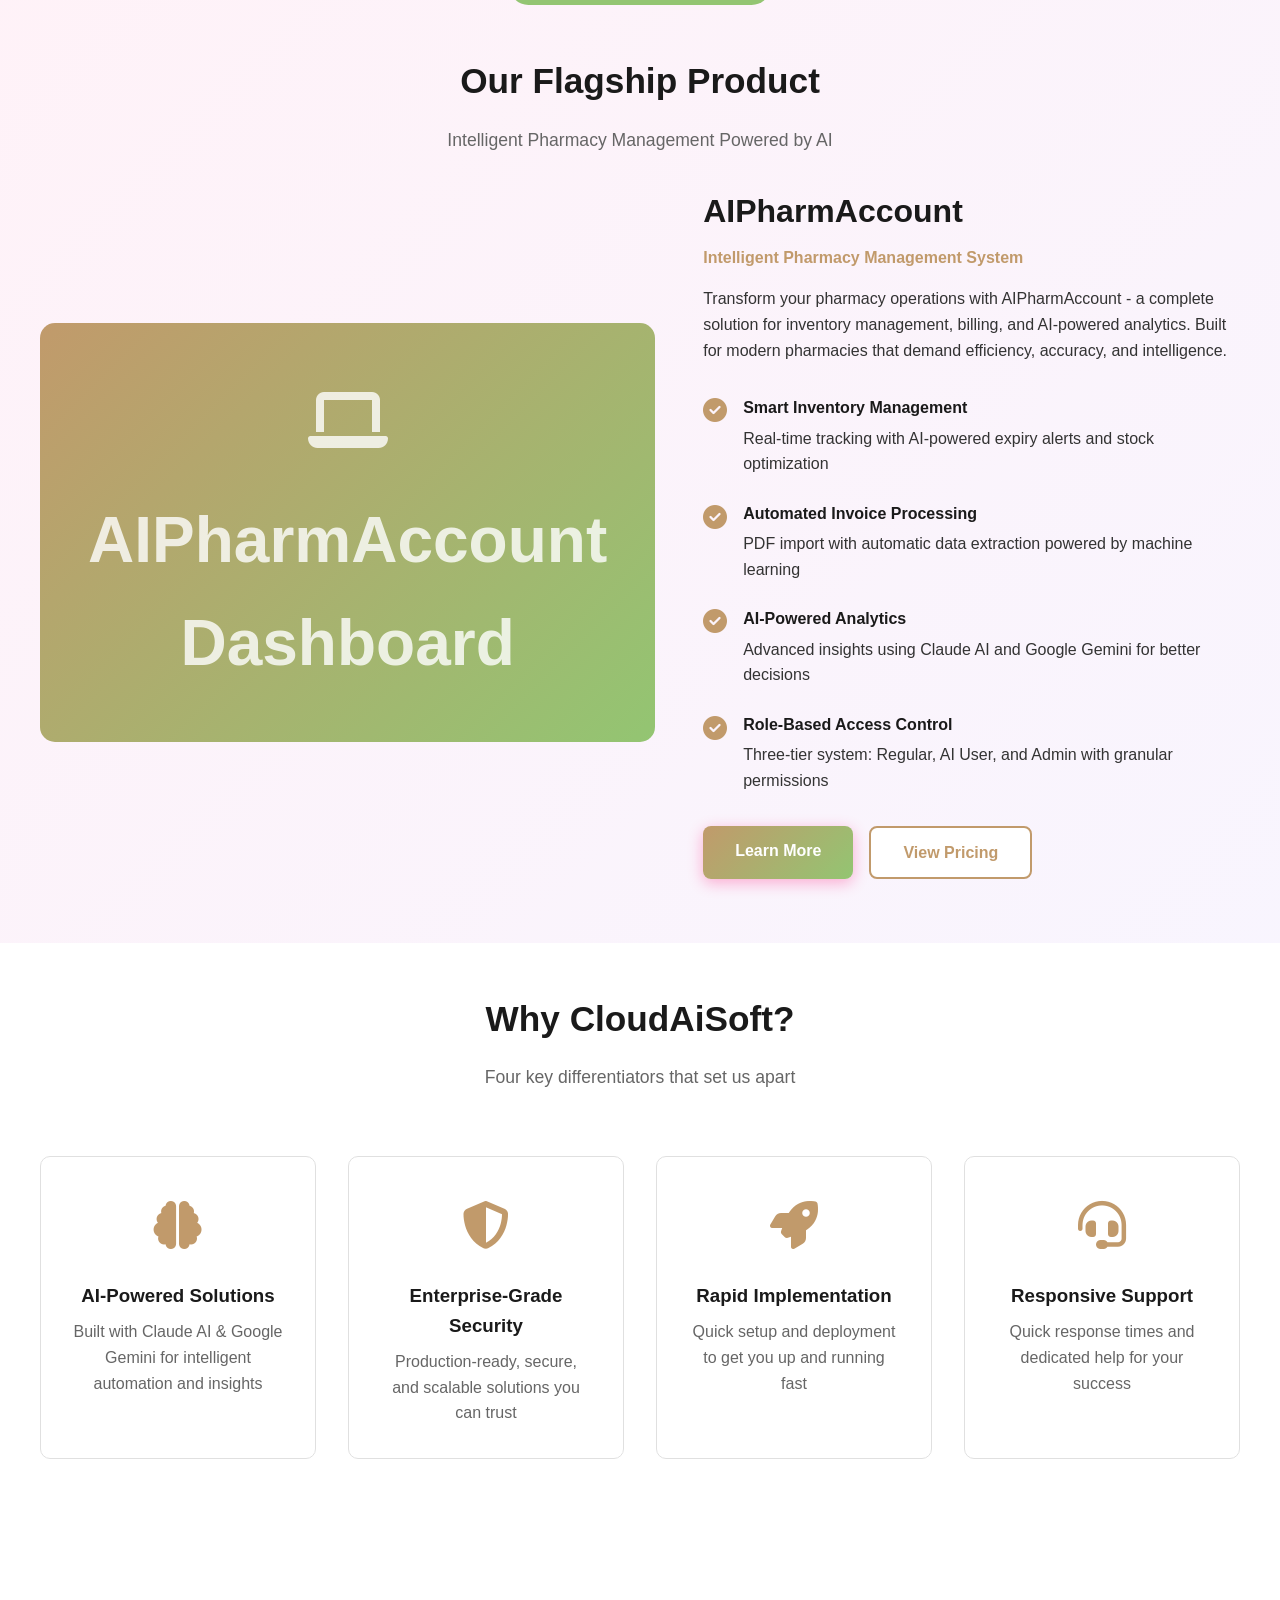
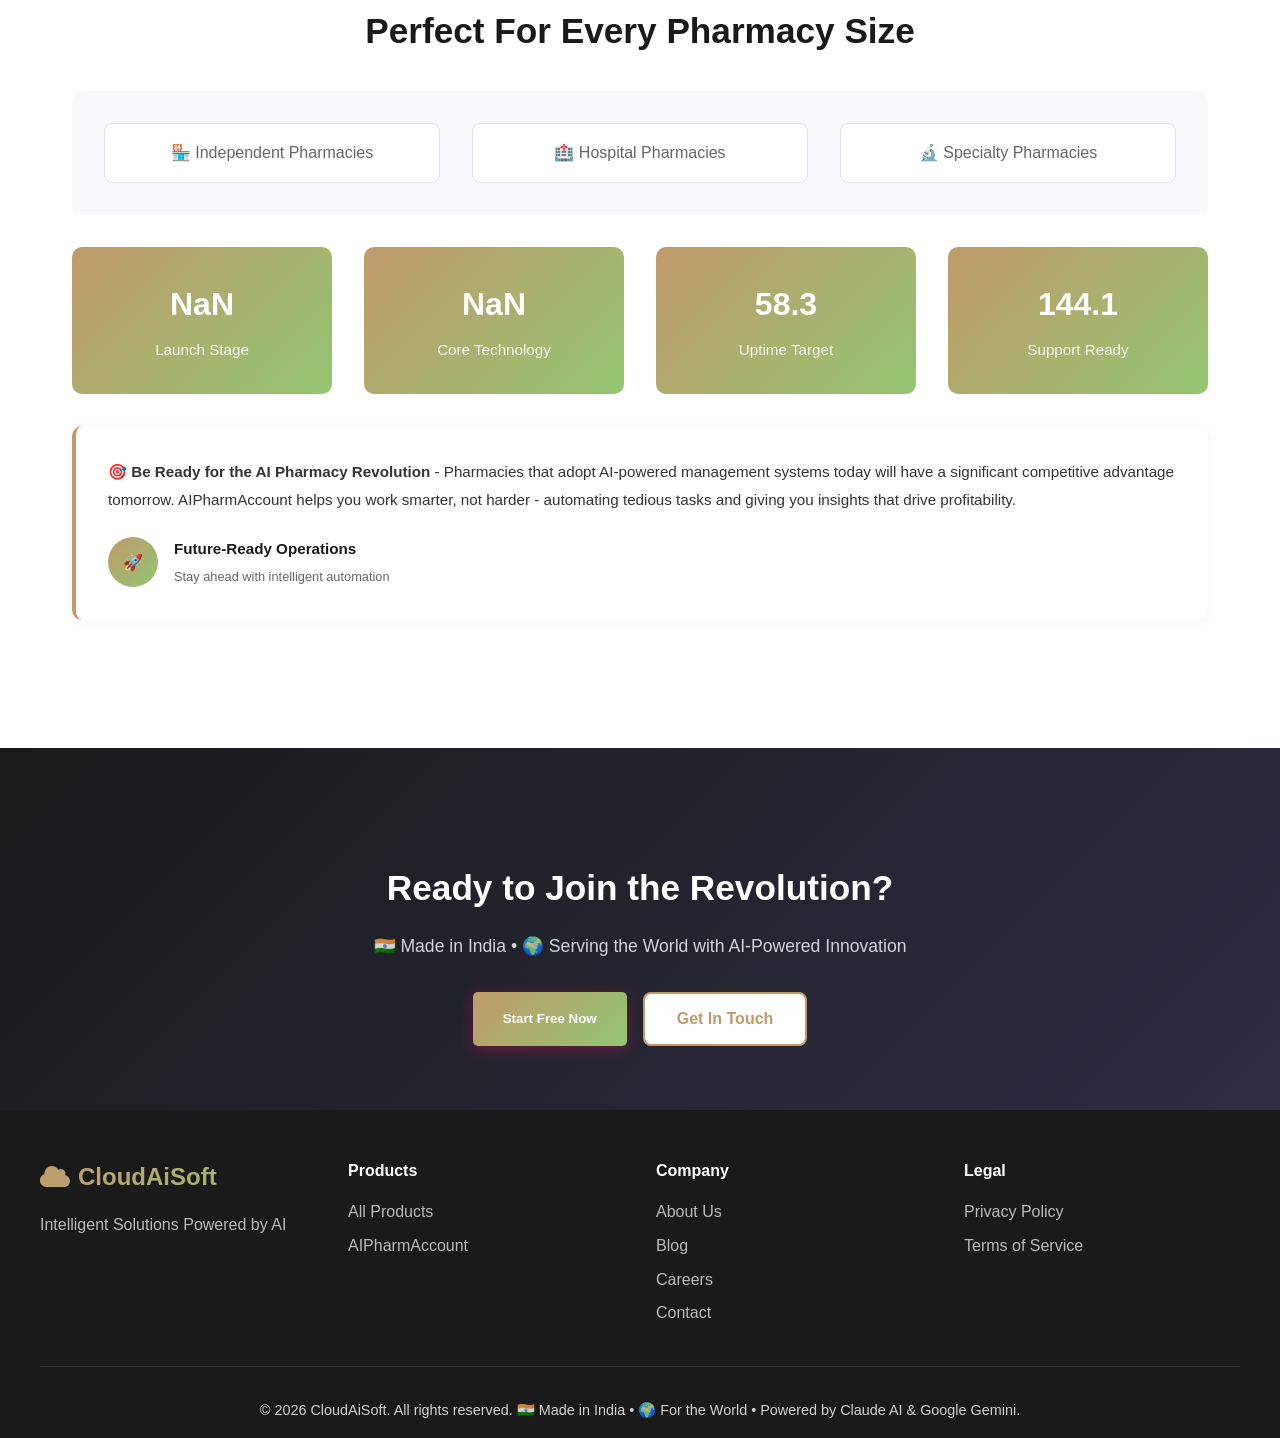
==== commit e4ad7e13: "minor changes" ====
--- a/index.html
+++ b/index.html
@@ -207,10 +207,7 @@
 
         <div class="trust-logos">
             <div class="trust-logo">🏪 Independent Pharmacies</div>
-            <div class="trust-logo">🏢 Multi-Store Chains</div>
             <div class="trust-logo">🏥 Hospital Pharmacies</div>
-            <div class="trust-logo">💊 Retail Chains</div>
-            <div class="trust-logo">🏛️ Healthcare Networks</div>
             <div class="trust-logo">🔬 Specialty Pharmacies</div>
         </div>
 
@@ -248,7 +245,7 @@
     <!-- CTA SECTION -->
     <section class="cta-section">
         <h2 class="section-title cta-white-title">Ready to Join the Revolution?</h2>
-        <p class="section-subtitle cta-white-subtitle">🇮🇳 Made in India • 🌍 Serving the World's Health with AI-Powered Innovation</p>
+        <p class="section-subtitle cta-white-subtitle">🇮🇳 Made in India • 🌍 Serving the World with AI-Powered Innovation</p>
         <div class="hero-buttons">
             <button onclick="downloadAIPharmAccount()" class="btn btn-primary" style="border: none; cursor: pointer; background-color: var(--primary); padding: 12px 30px; border-radius: 5px; color: white; font-weight: bold;">Start Free Now</button>
             <a href="contact.html" class="btn btn-secondary">Get In Touch</a>
@@ -279,13 +276,12 @@
             </div>
             <div class="footer-section">
                 <h4>Legal</h4>
-                <a href="#">Privacy Policy</a>
-                <a href="#">Terms of Service</a>
-                <a href="#">Security</a>
+                <a href="privacy-policy.html">Privacy Policy</a>
+                <a href="terms-of-service.html">Terms of Service</a>
             </div>
         </div>
         <div class="footer-bottom">
-            <p>&copy; 2026 CloudAiSoft. 🇮🇳 Made in India • 🌍 For the World's Health • Powered by Claude AI & Google Gemini.</p>
+            <p>&copy; 2026 CloudAiSoft. All rights reserved. 🇮🇳 Made in India • 🌍 For the World • Powered by Claude AI & Google Gemini.</p>
         </div>
     </footer>
 
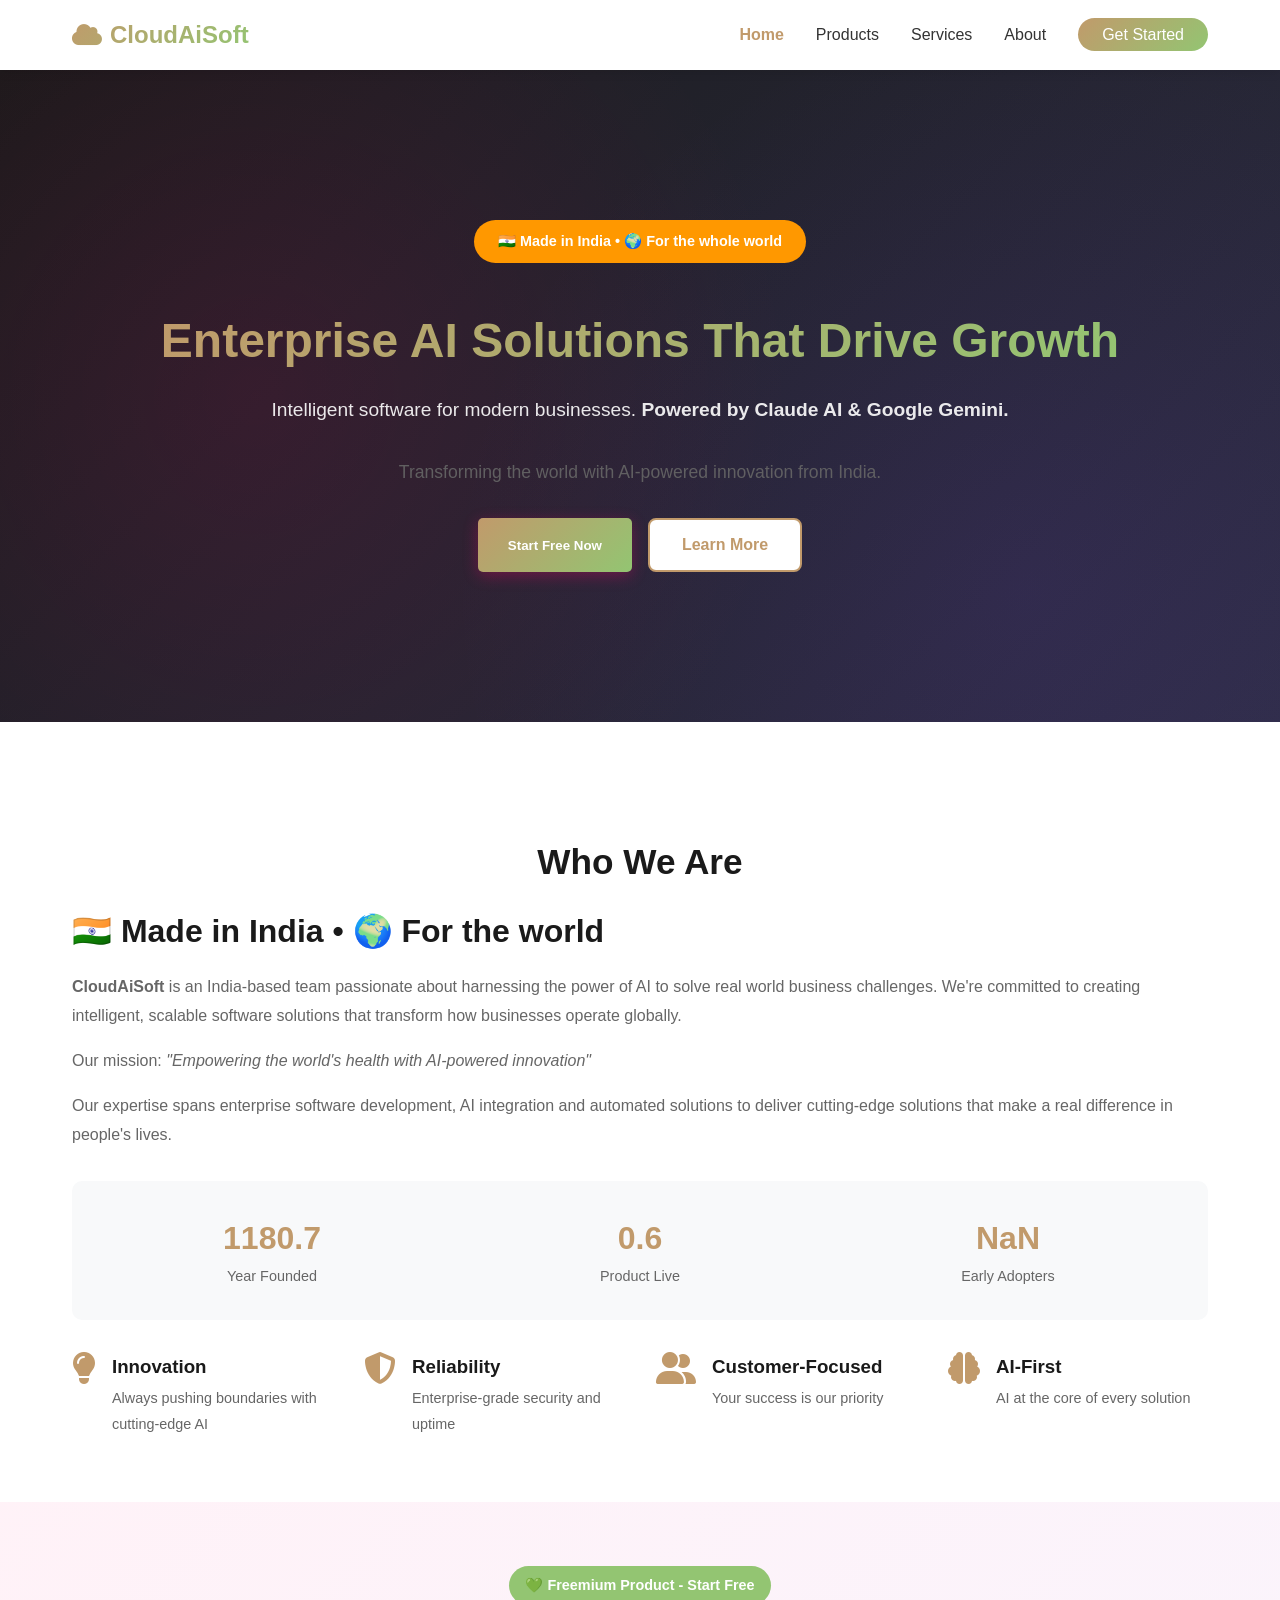
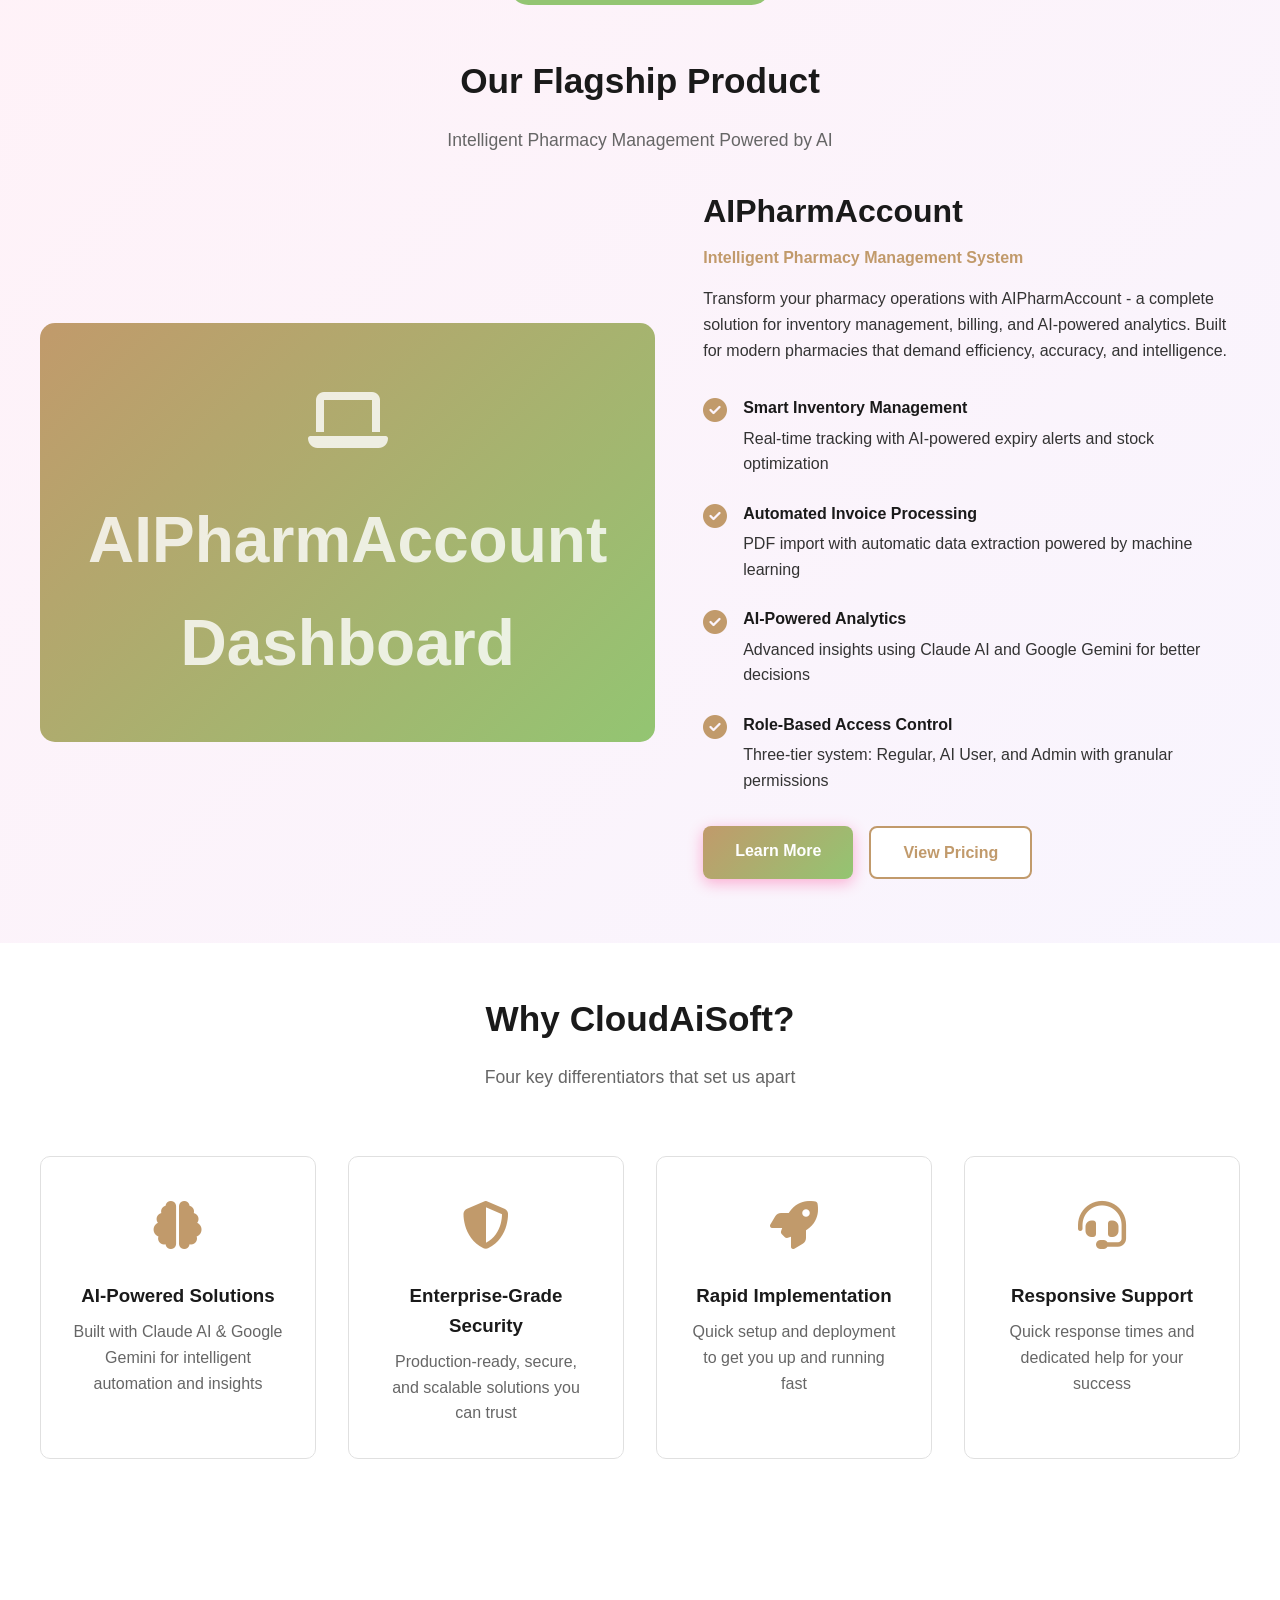
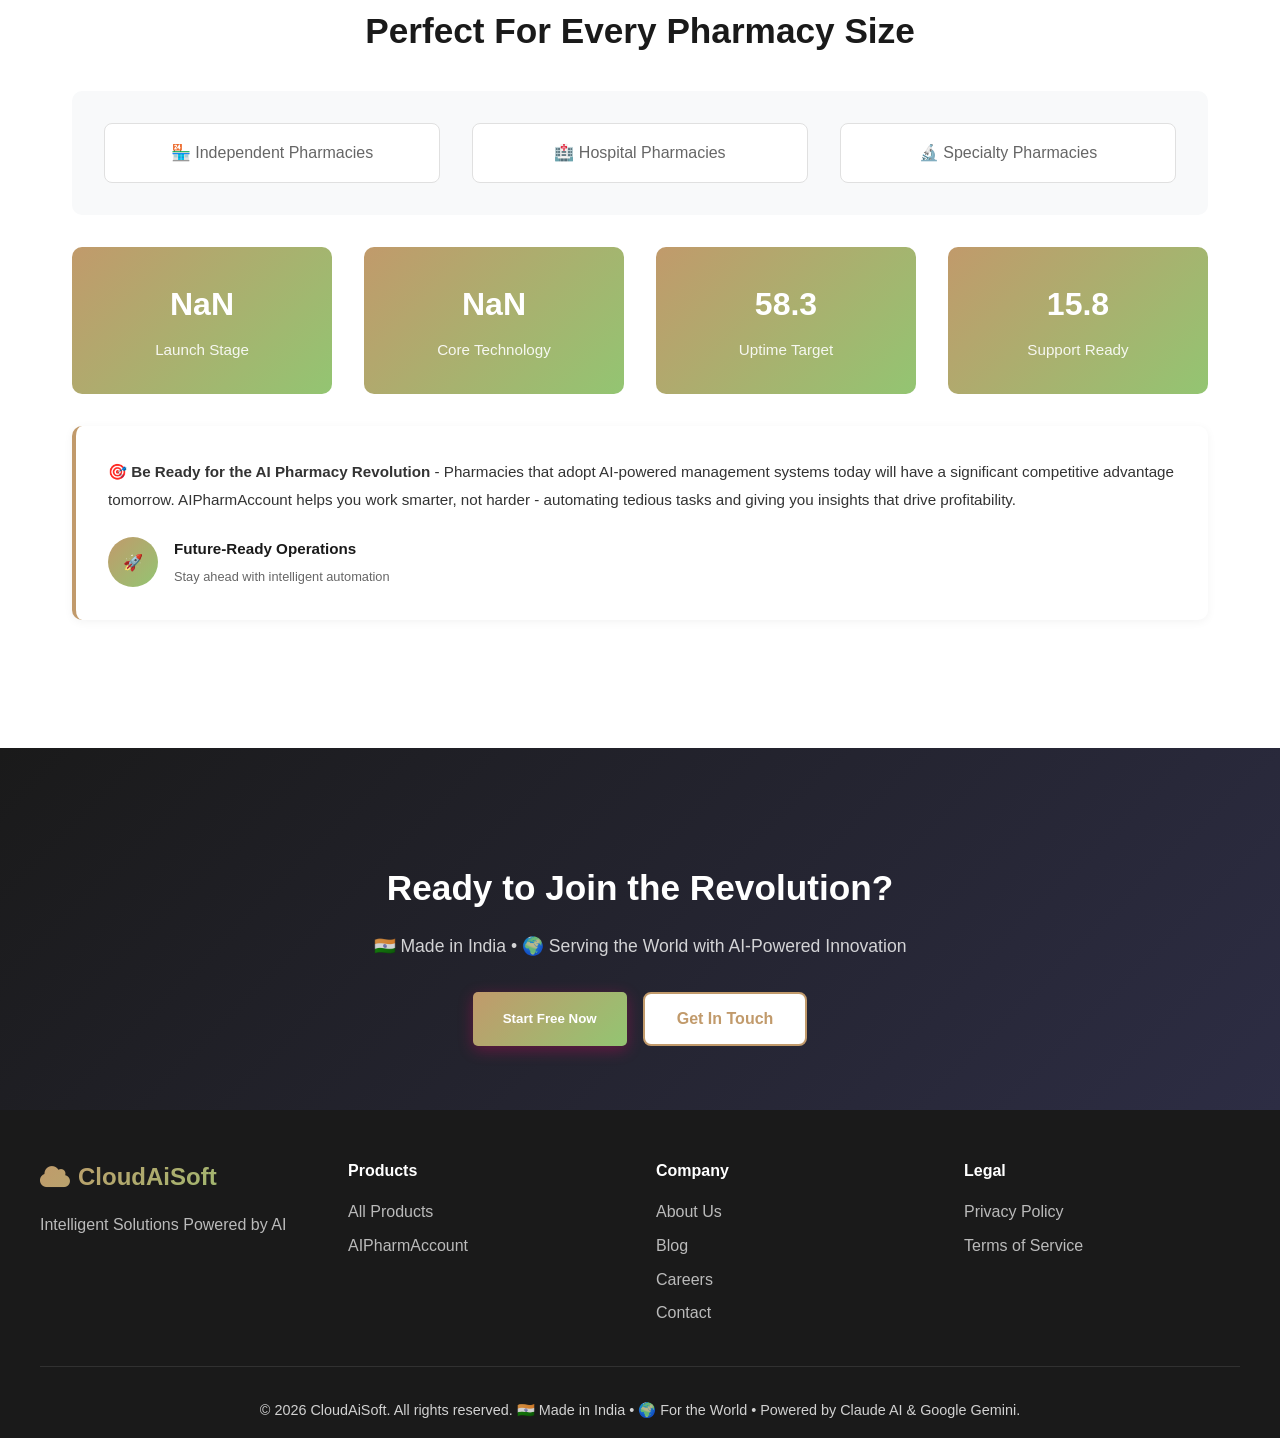
==== commit a6651ee1: "minor fixes" ====
--- a/index.html
+++ b/index.html
@@ -53,7 +53,7 @@
         <div class="overview-content">
             <div class="overview-text">
                 <h2>🇮🇳 Made in India • 🌍 For the world</h2>
-                <p><strong>CloudAiSoft</strong> is an India-based team passionate about harnessing the power of AI to solve real healthcare and business challenges. We're committed to creating intelligent, scalable software solutions that transform how pharmacies and healthcare businesses operate globally.</p>
+                <p><strong>CloudAiSoft</strong> is an India-based team passionate about harnessing the power of AI to solve real world business challenges. We're committed to creating intelligent, scalable software solutions that transform how businesses operate globally.</p>
                 <p>Our mission: <em>"Empowering the world's health with AI-powered innovation"</em></p>
                 <p>Our expertise spans enterprise software development, AI integration and automated solutions to deliver cutting-edge solutions that make a real difference in people's lives.</p>
                 <div class="stats">
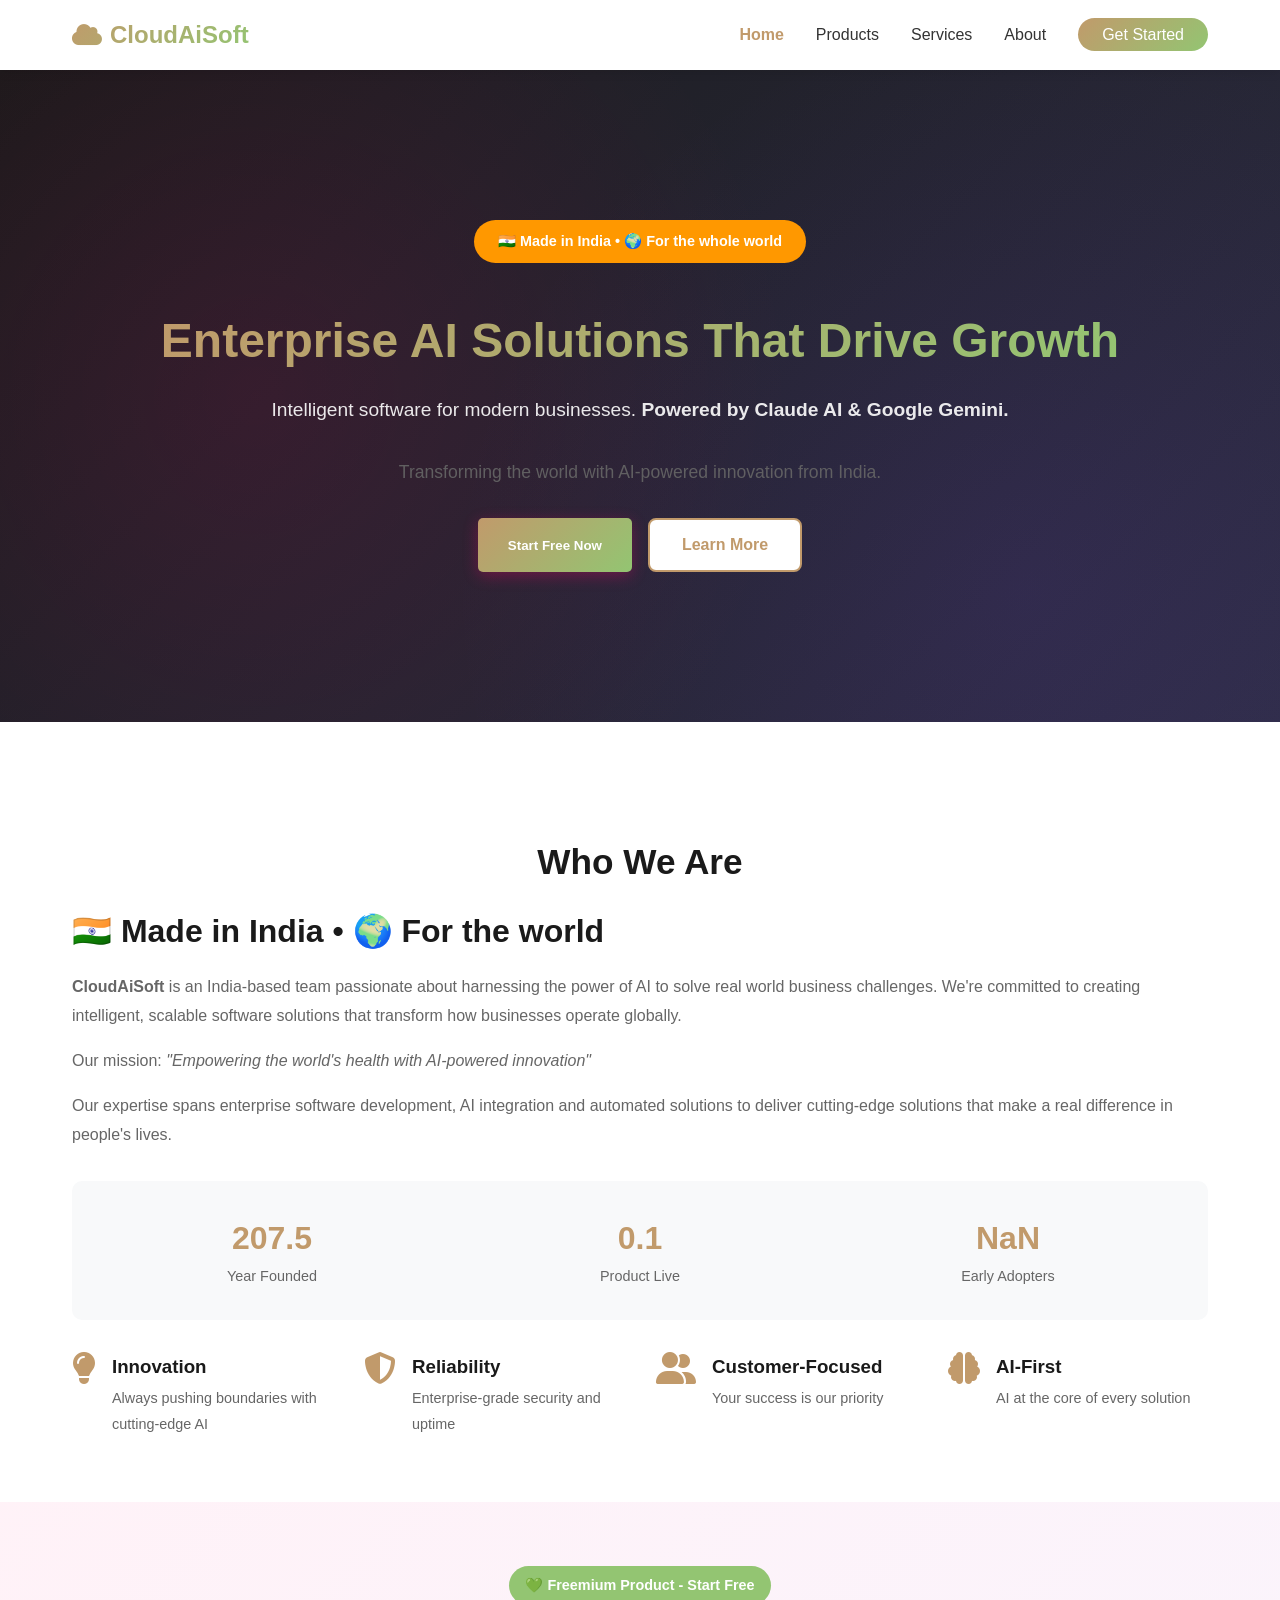
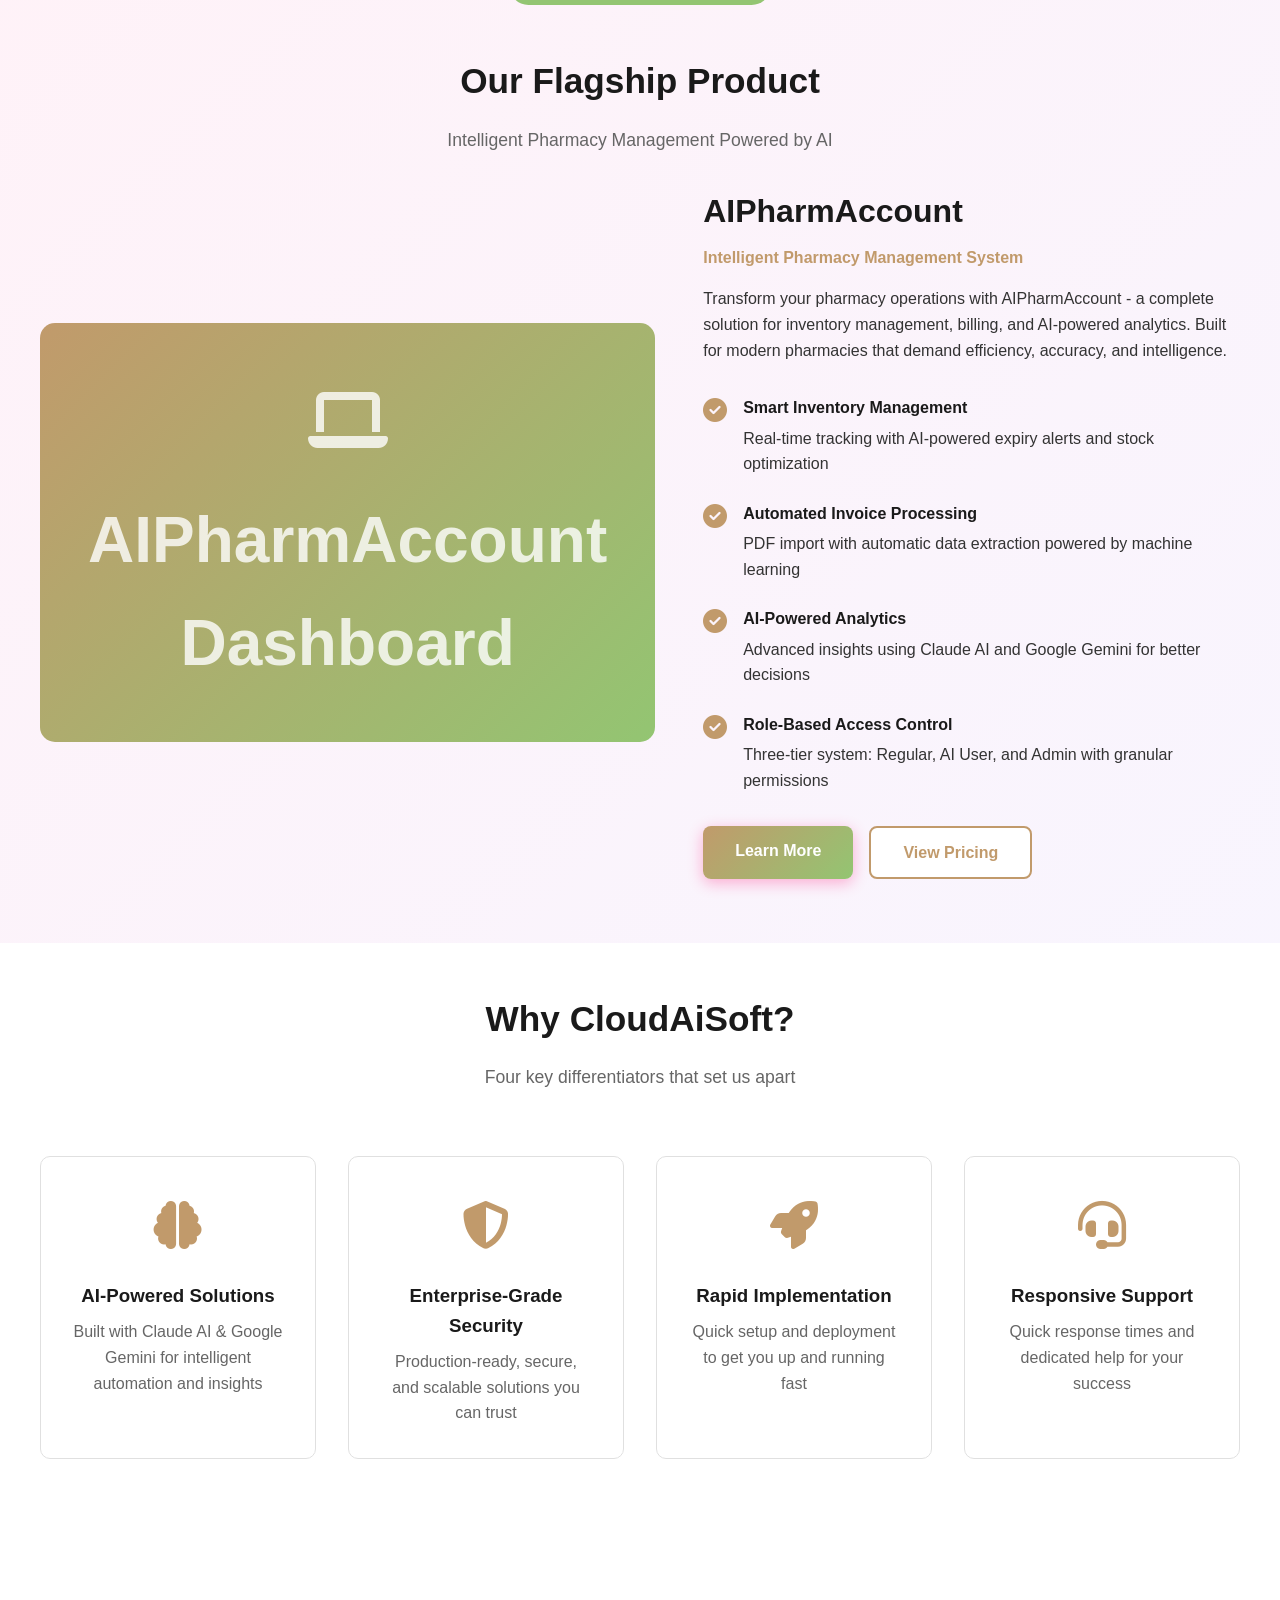
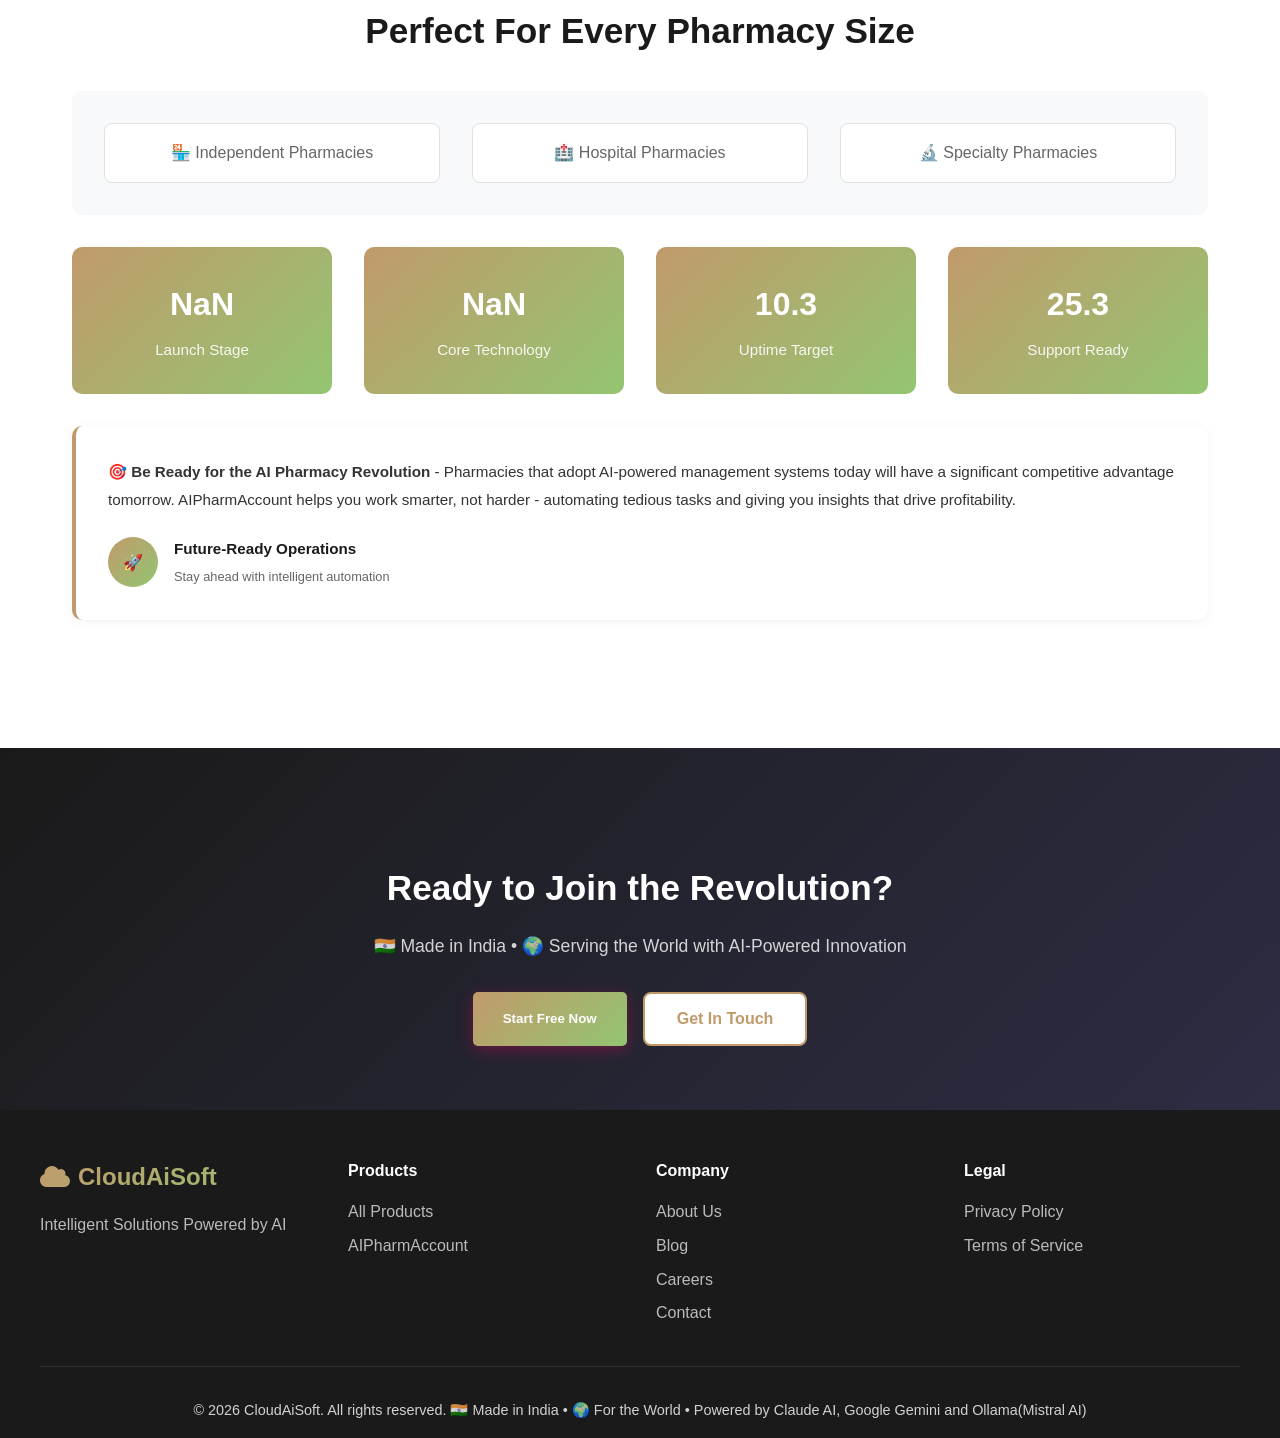
==== commit 08e61547: "fixes" ====
--- a/index.html
+++ b/index.html
@@ -281,7 +281,7 @@
             </div>
         </div>
         <div class="footer-bottom">
-            <p>&copy; 2026 CloudAiSoft. All rights reserved. 🇮🇳 Made in India • 🌍 For the World • Powered by Claude AI & Google Gemini.</p>
+            <p>&copy; 2026 CloudAiSoft. All rights reserved. 🇮🇳 Made in India • 🌍 For the World • Powered by Claude AI, Google Gemini and Ollama(Mistral AI)</p>
         </div>
     </footer>
 
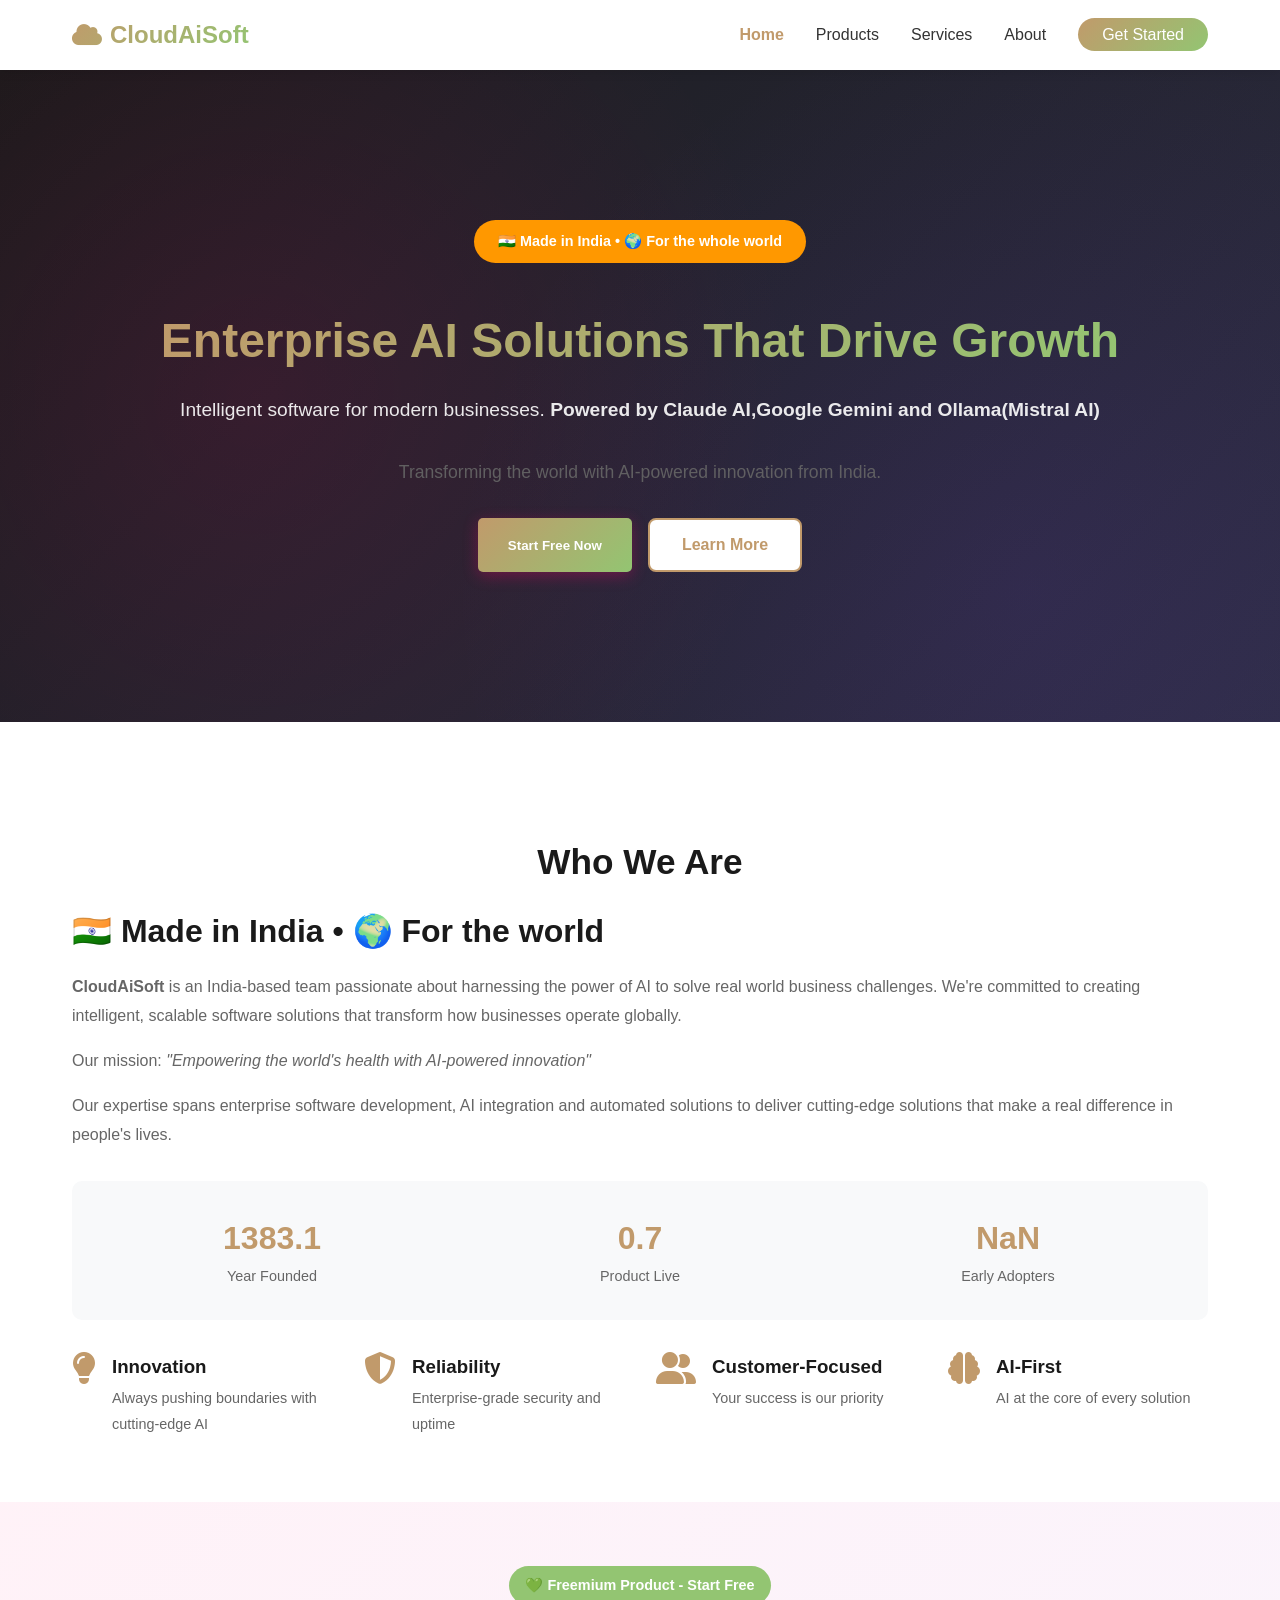
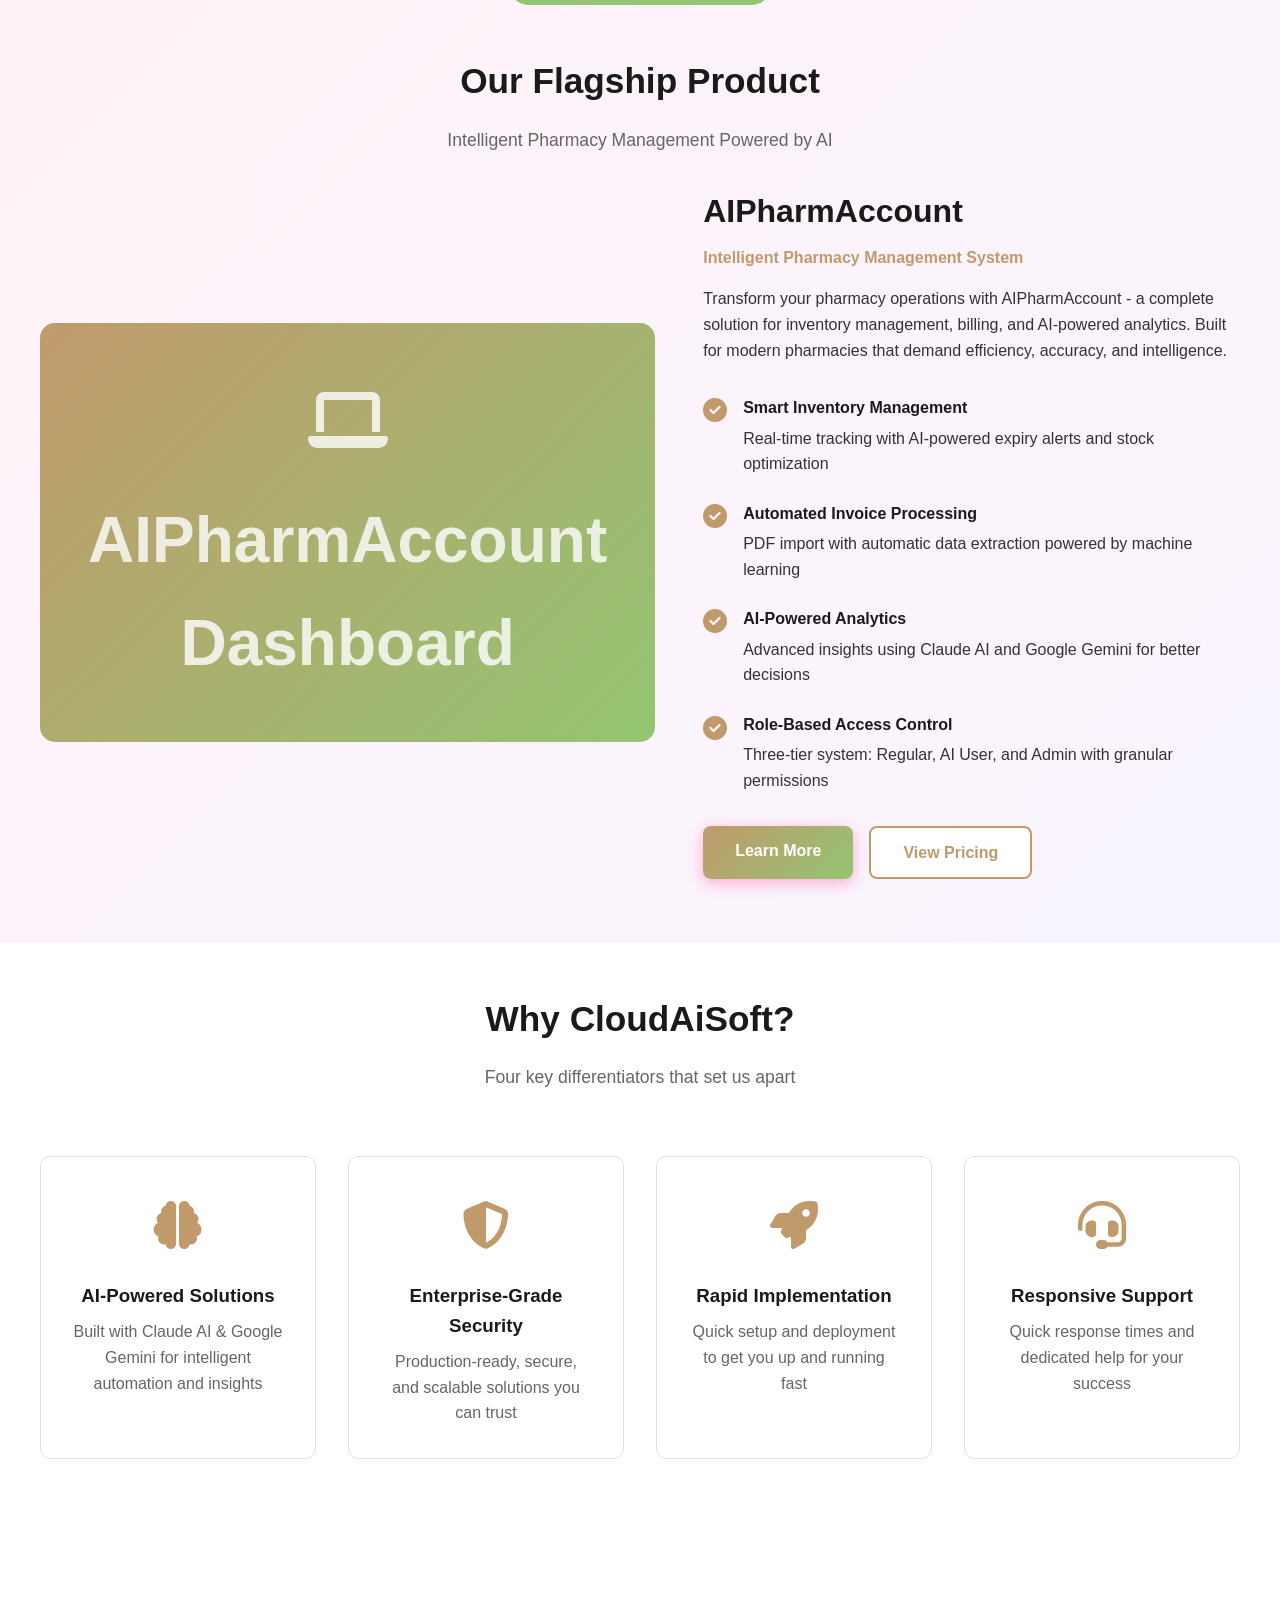
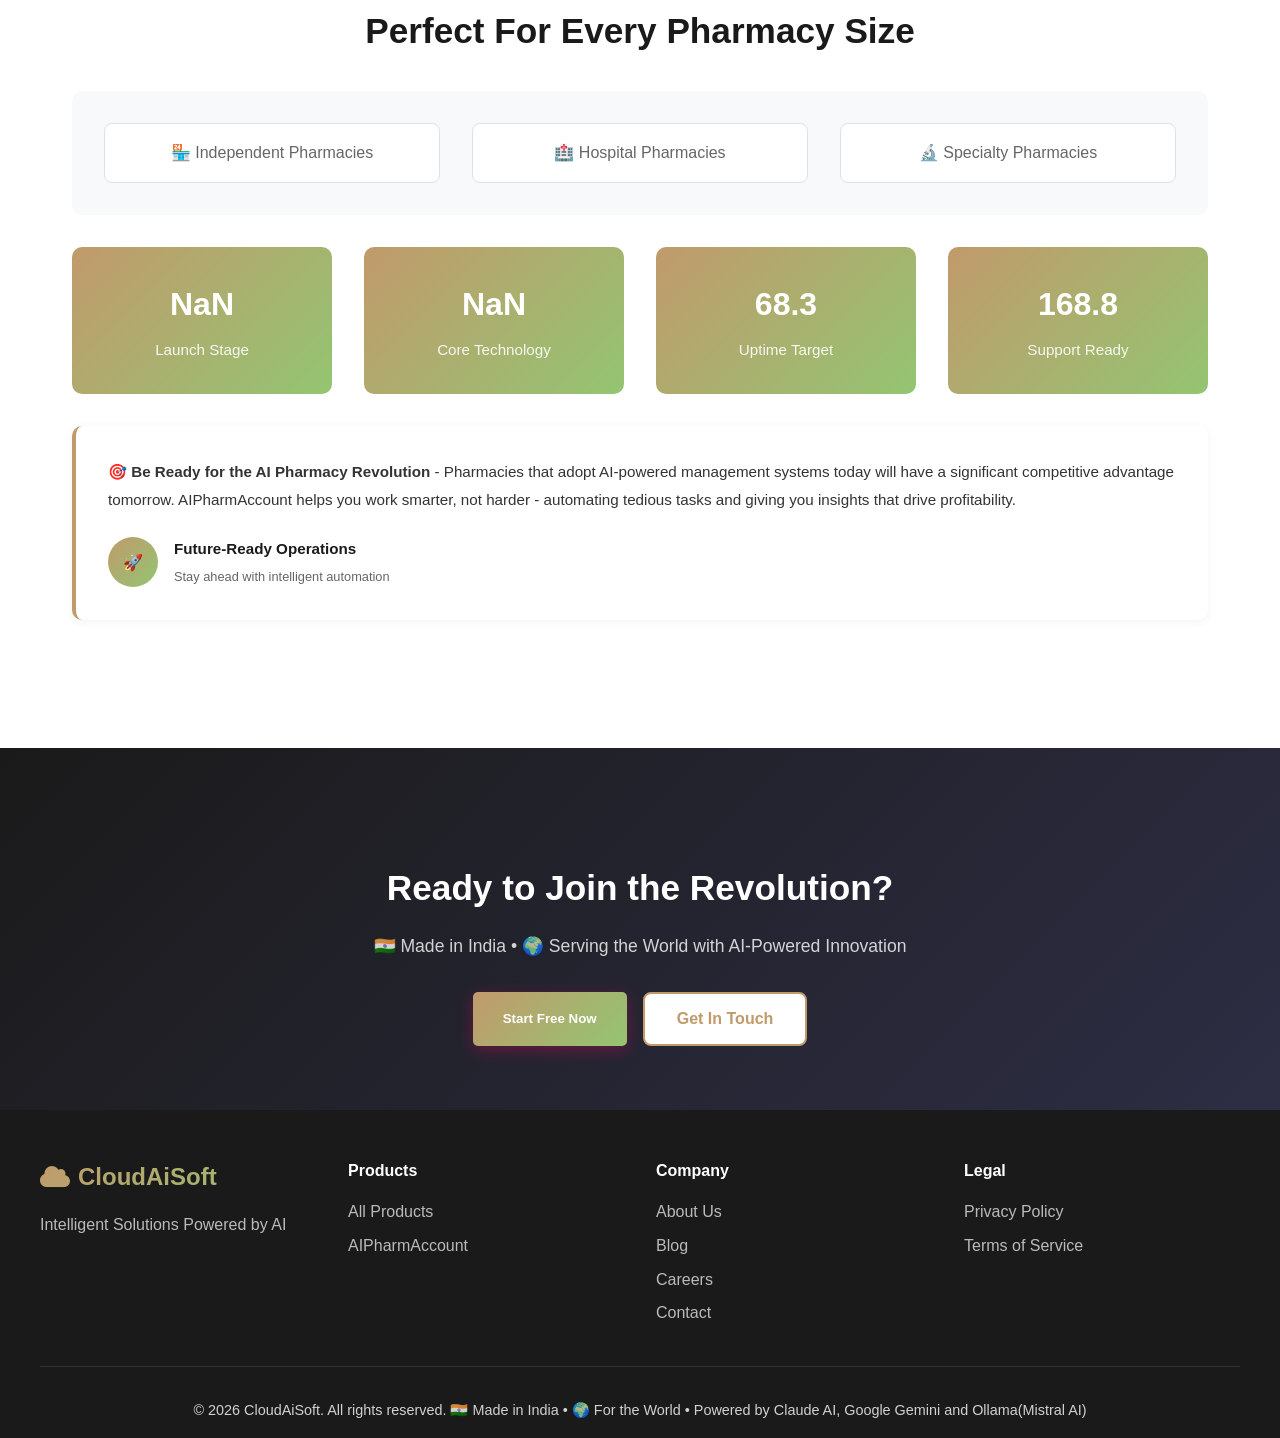
==== commit fde2c2a5: "minor fix" ====
--- a/index.html
+++ b/index.html
@@ -38,7 +38,7 @@
                 <span style="display: inline-block; background: #ff9800; color: white; padding: 0.6rem 1.5rem; border-radius: 25px; font-size: 0.9rem; font-weight: bold; margin-bottom: 1rem;">🇮🇳 Made in India • 🌍 For the whole world</span>
             </div>
             <h1>Enterprise AI Solutions That Drive Growth</h1>
-            <p>Intelligent software for modern businesses. <strong>Powered by Claude AI & Google Gemini.</strong></p>
+            <p>Intelligent software for modern businesses. <strong>Powered by Claude AI,Google Gemini and Ollama(Mistral AI)</strong></p>
             <p style="font-size: 1.1rem; color: #666; margin-top: 1rem;">Transforming the world with AI-powered innovation from India.</p>
             <div class="hero-buttons">
                 <button onclick="downloadAIPharmAccount()" class="btn btn-primary" style="border: none; cursor: pointer; background-color: var(--primary); padding: 12px 30px; border-radius: 5px; color: white; font-weight: bold;">Start Free Now</button>
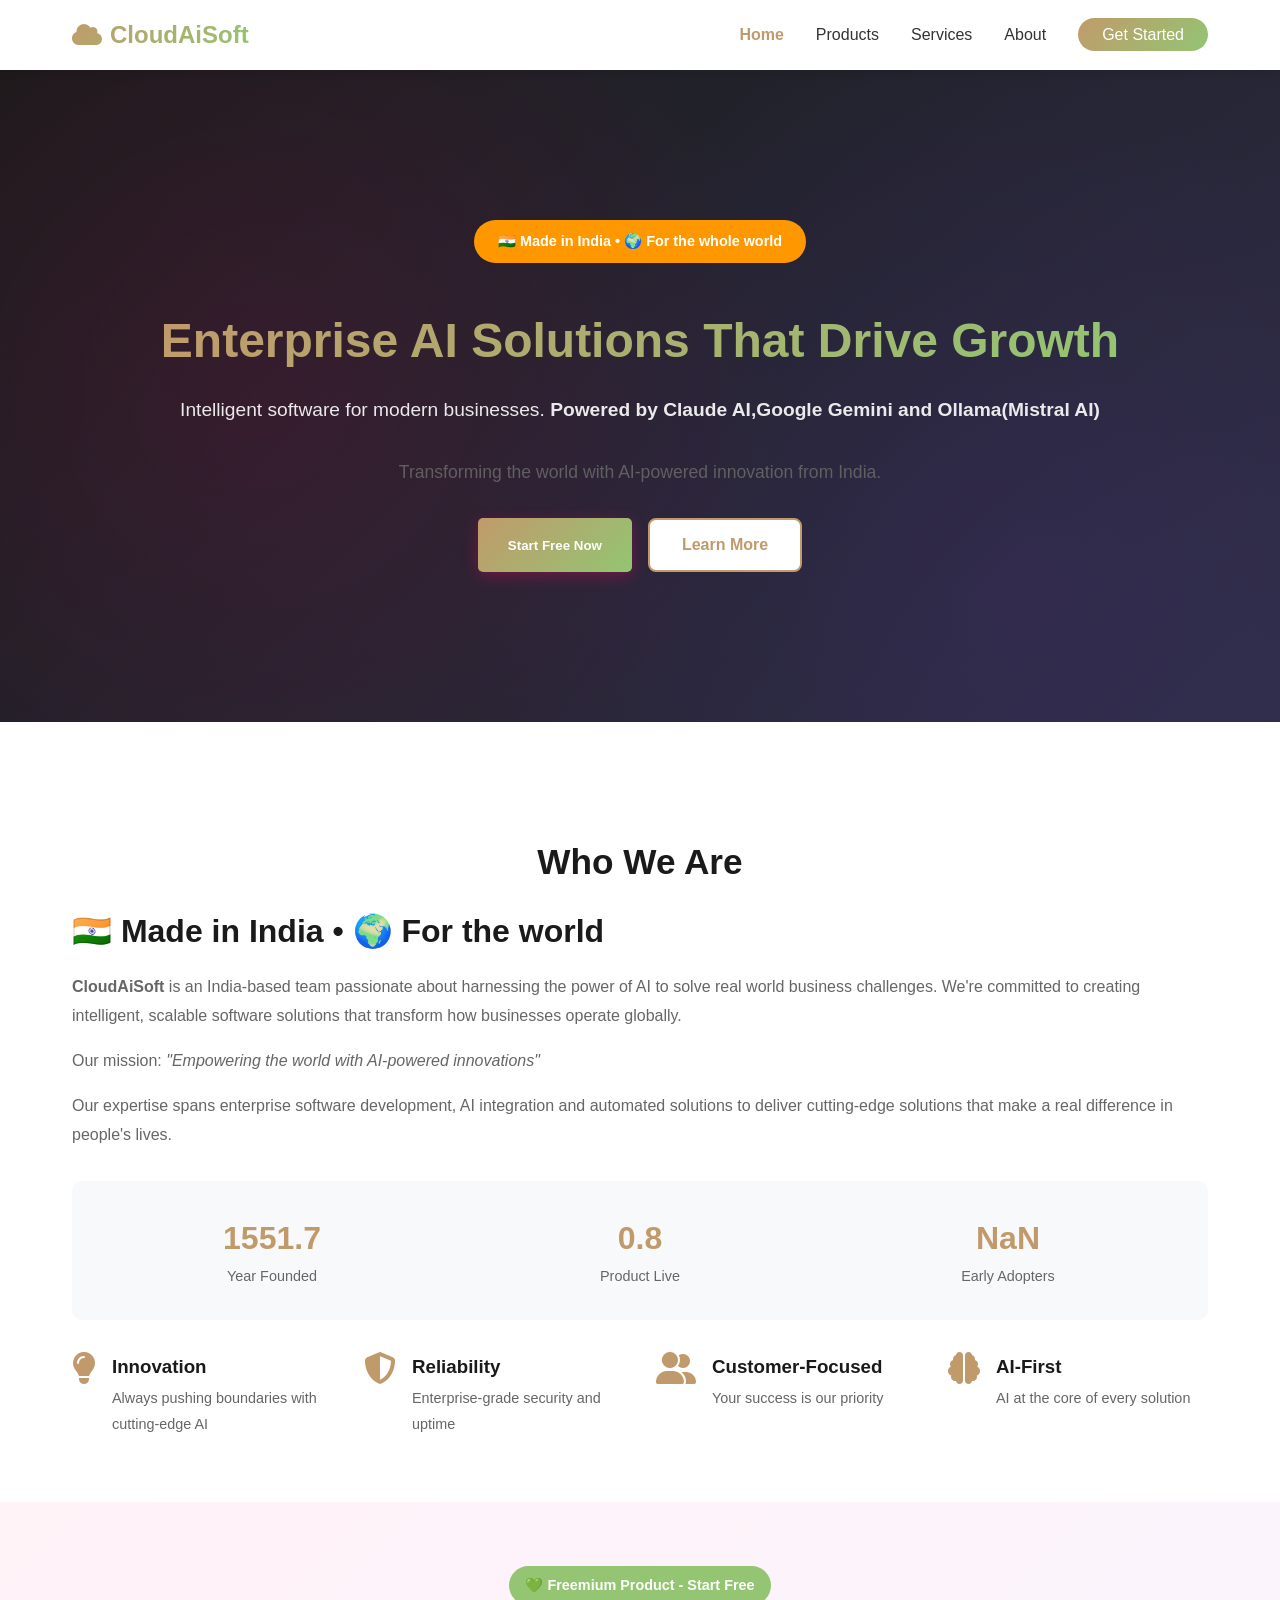
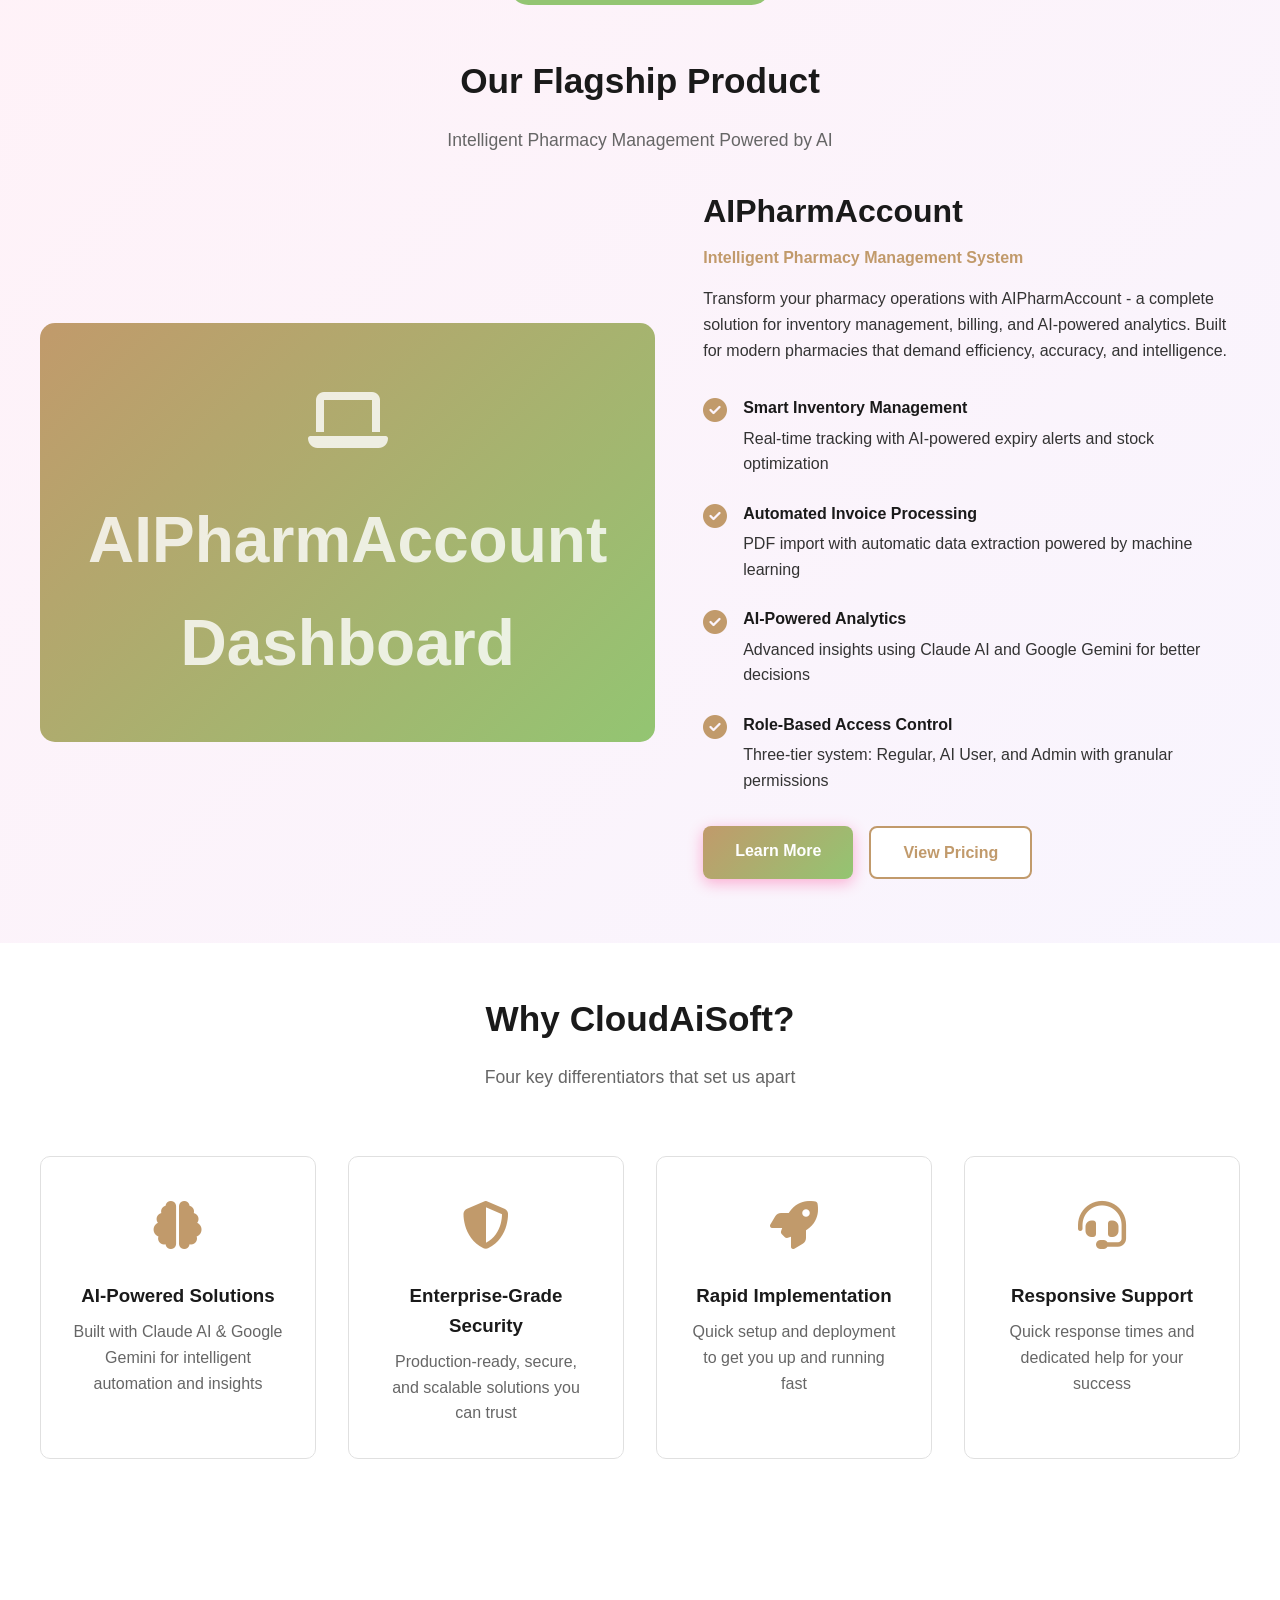
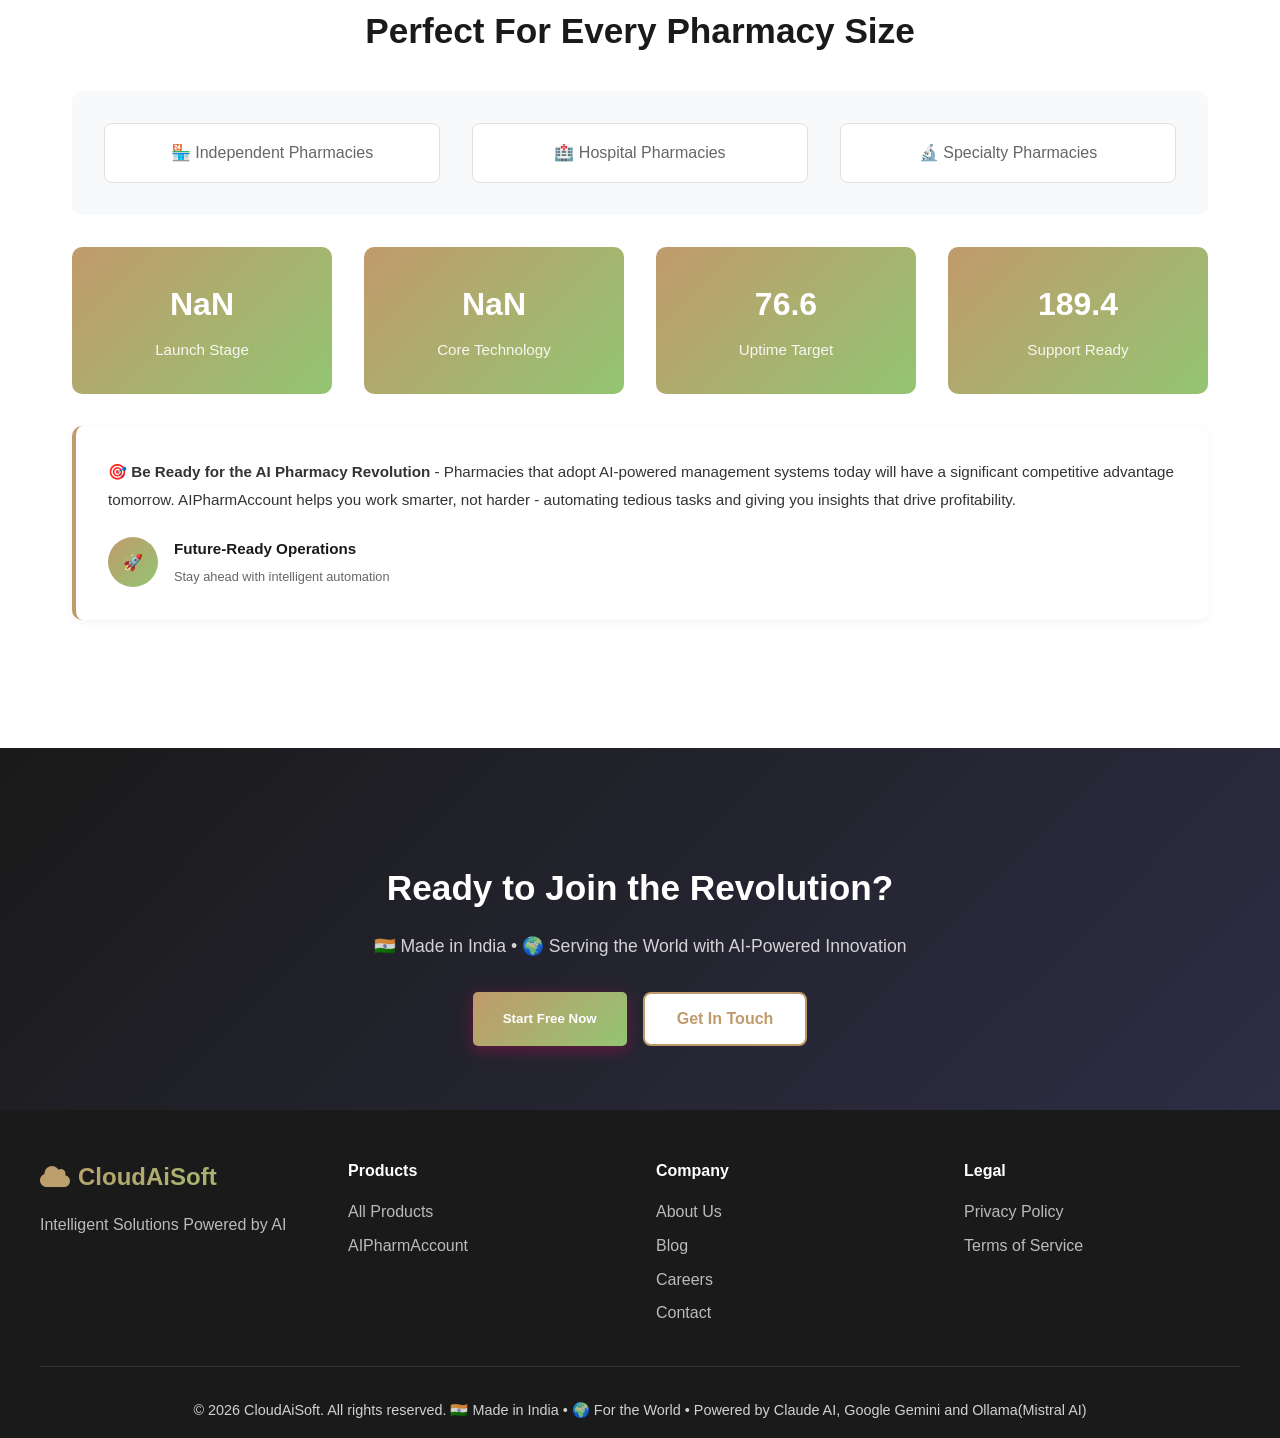
==== commit 4ba62b86: "minor fixes" ====
--- a/index.html
+++ b/index.html
@@ -54,7 +54,7 @@
             <div class="overview-text">
                 <h2>🇮🇳 Made in India • 🌍 For the world</h2>
                 <p><strong>CloudAiSoft</strong> is an India-based team passionate about harnessing the power of AI to solve real world business challenges. We're committed to creating intelligent, scalable software solutions that transform how businesses operate globally.</p>
-                <p>Our mission: <em>"Empowering the world's health with AI-powered innovation"</em></p>
+                <p>Our mission: <em>"Empowering the world with AI-powered innovations"</em></p>
                 <p>Our expertise spans enterprise software development, AI integration and automated solutions to deliver cutting-edge solutions that make a real difference in people's lives.</p>
                 <div class="stats">
                     <div class="stat">
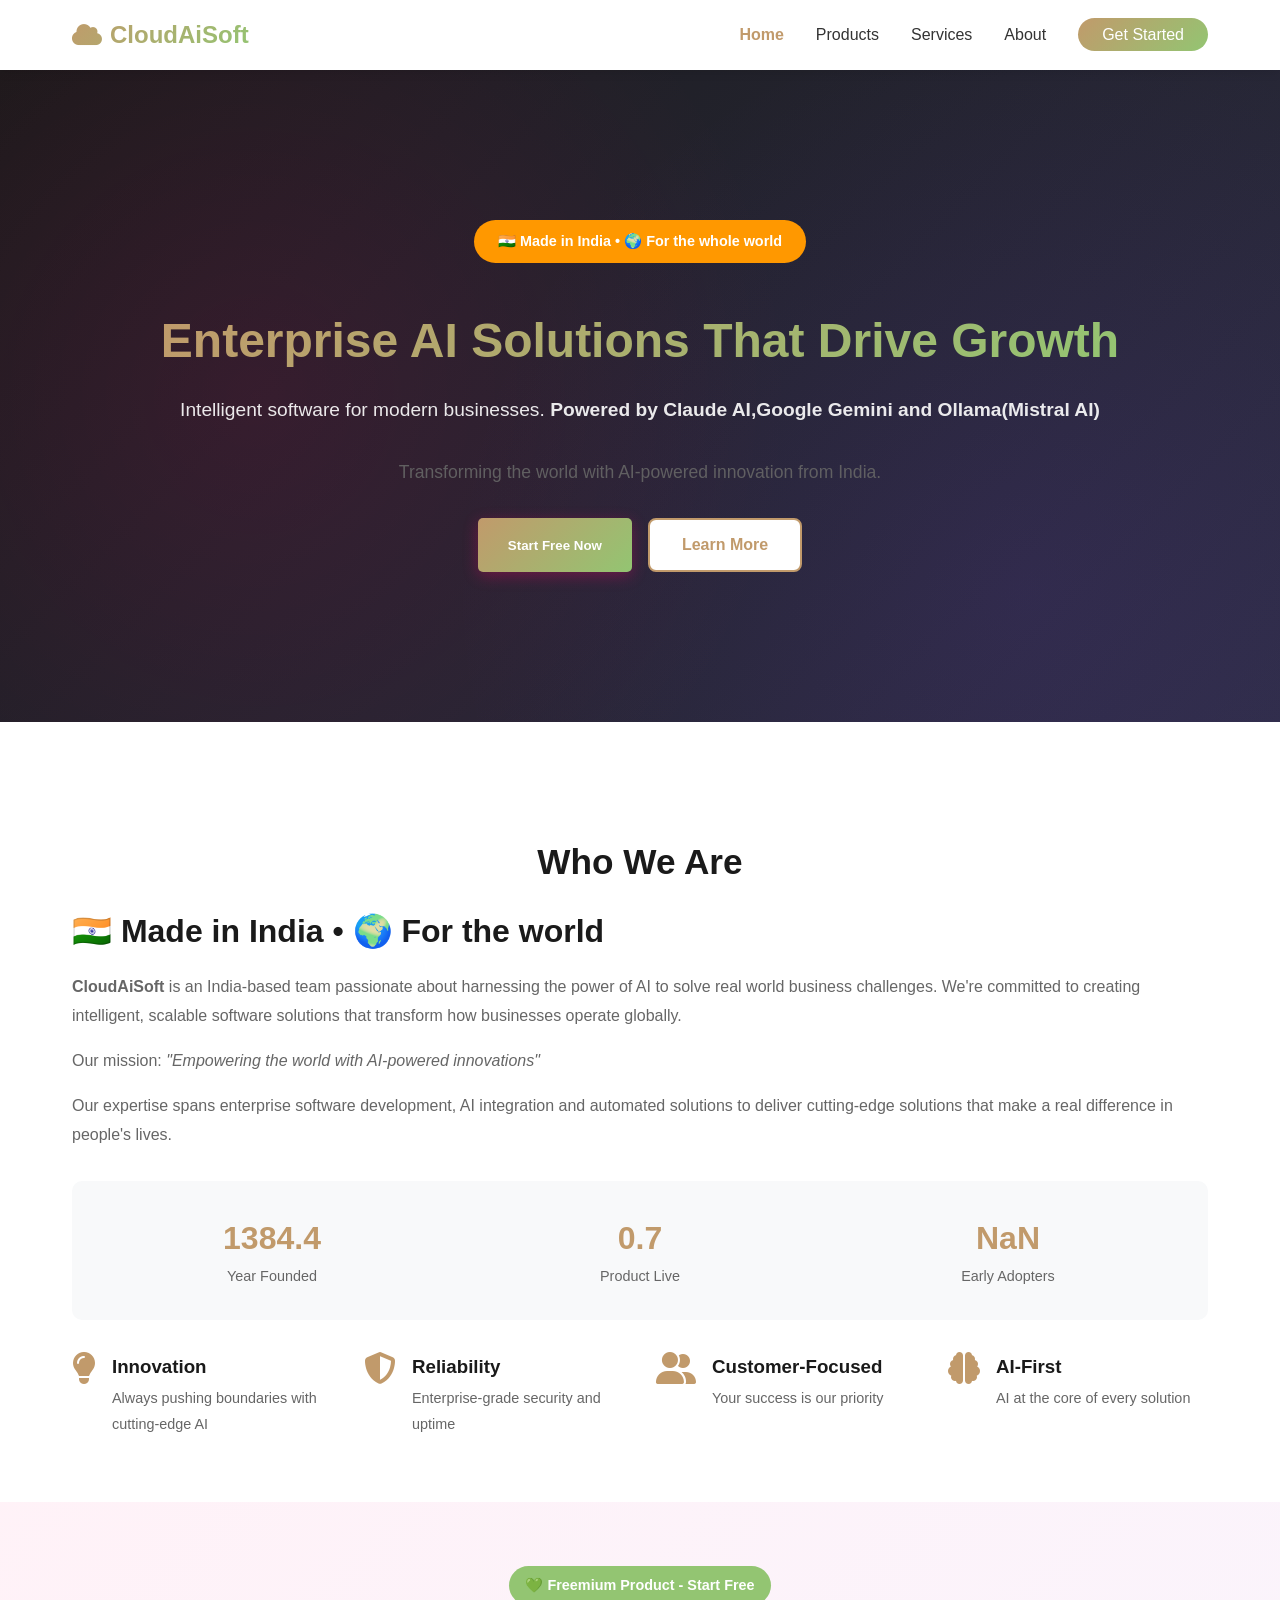
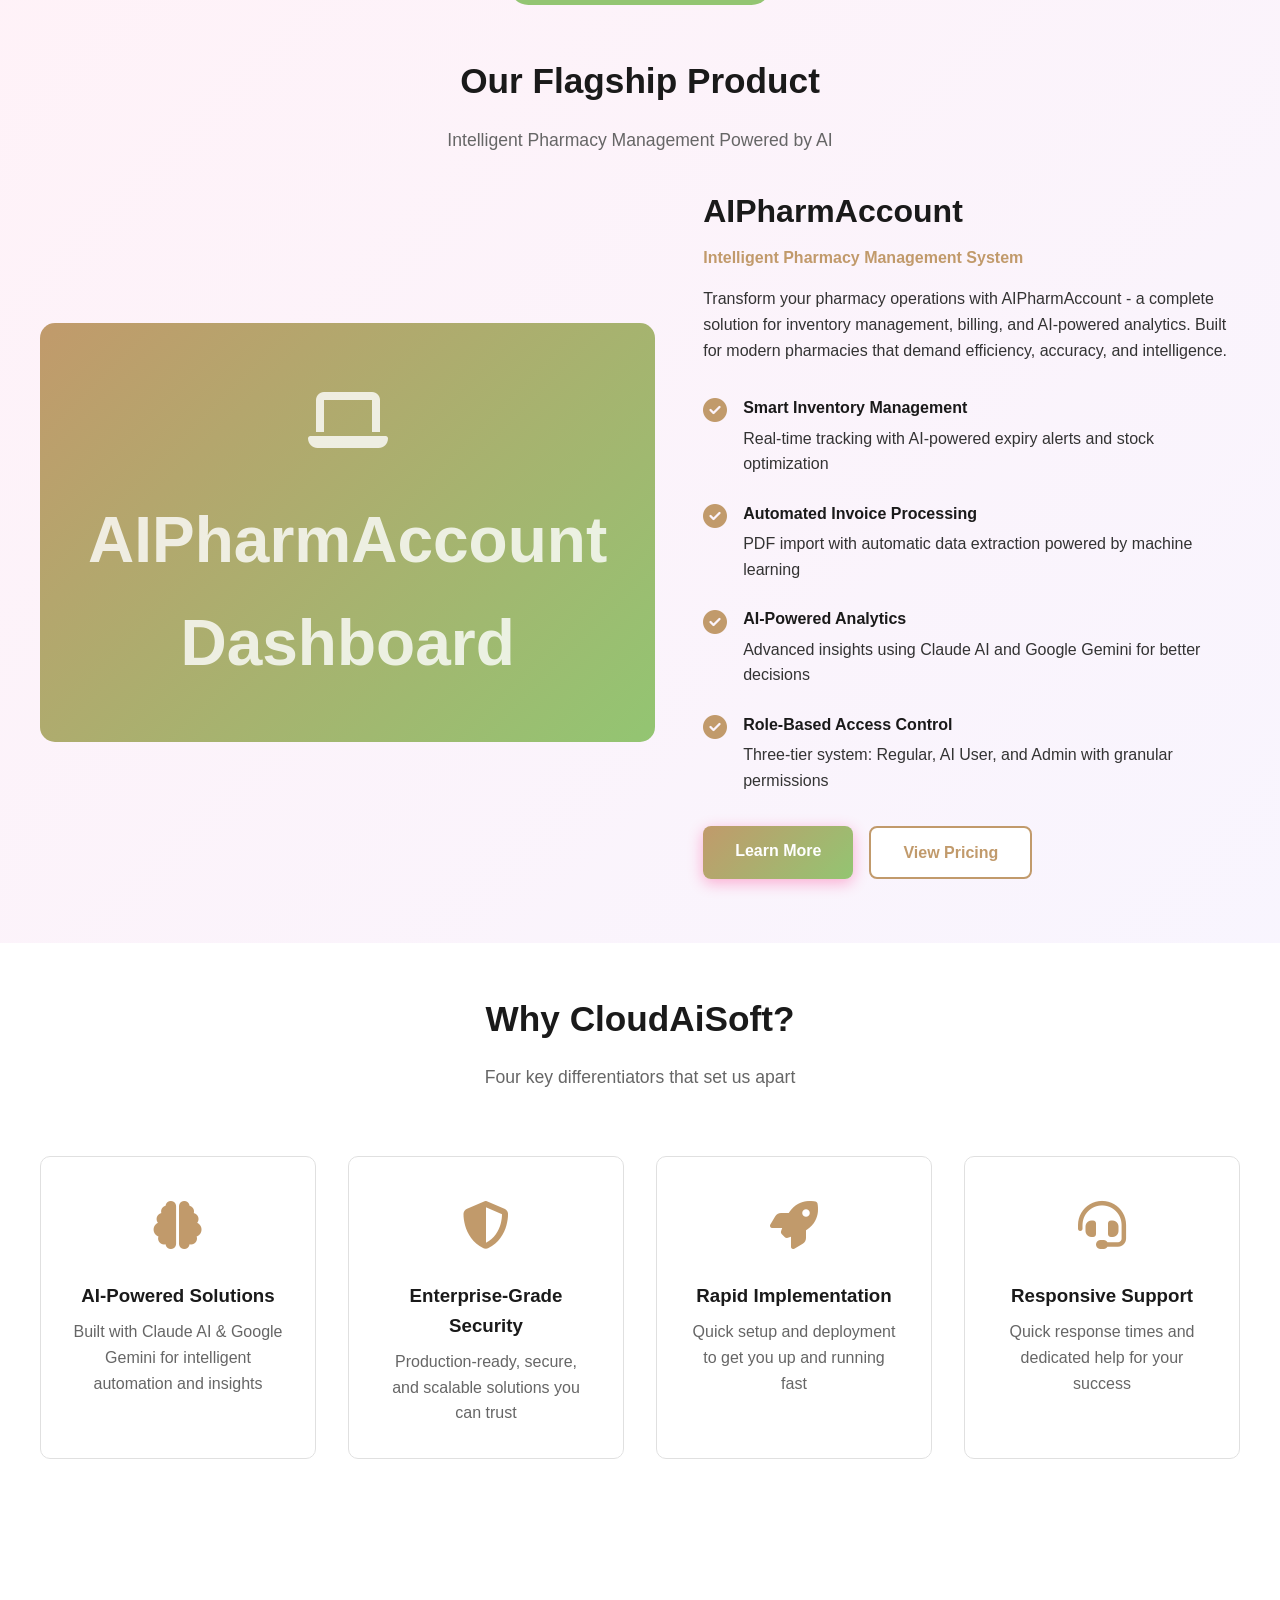
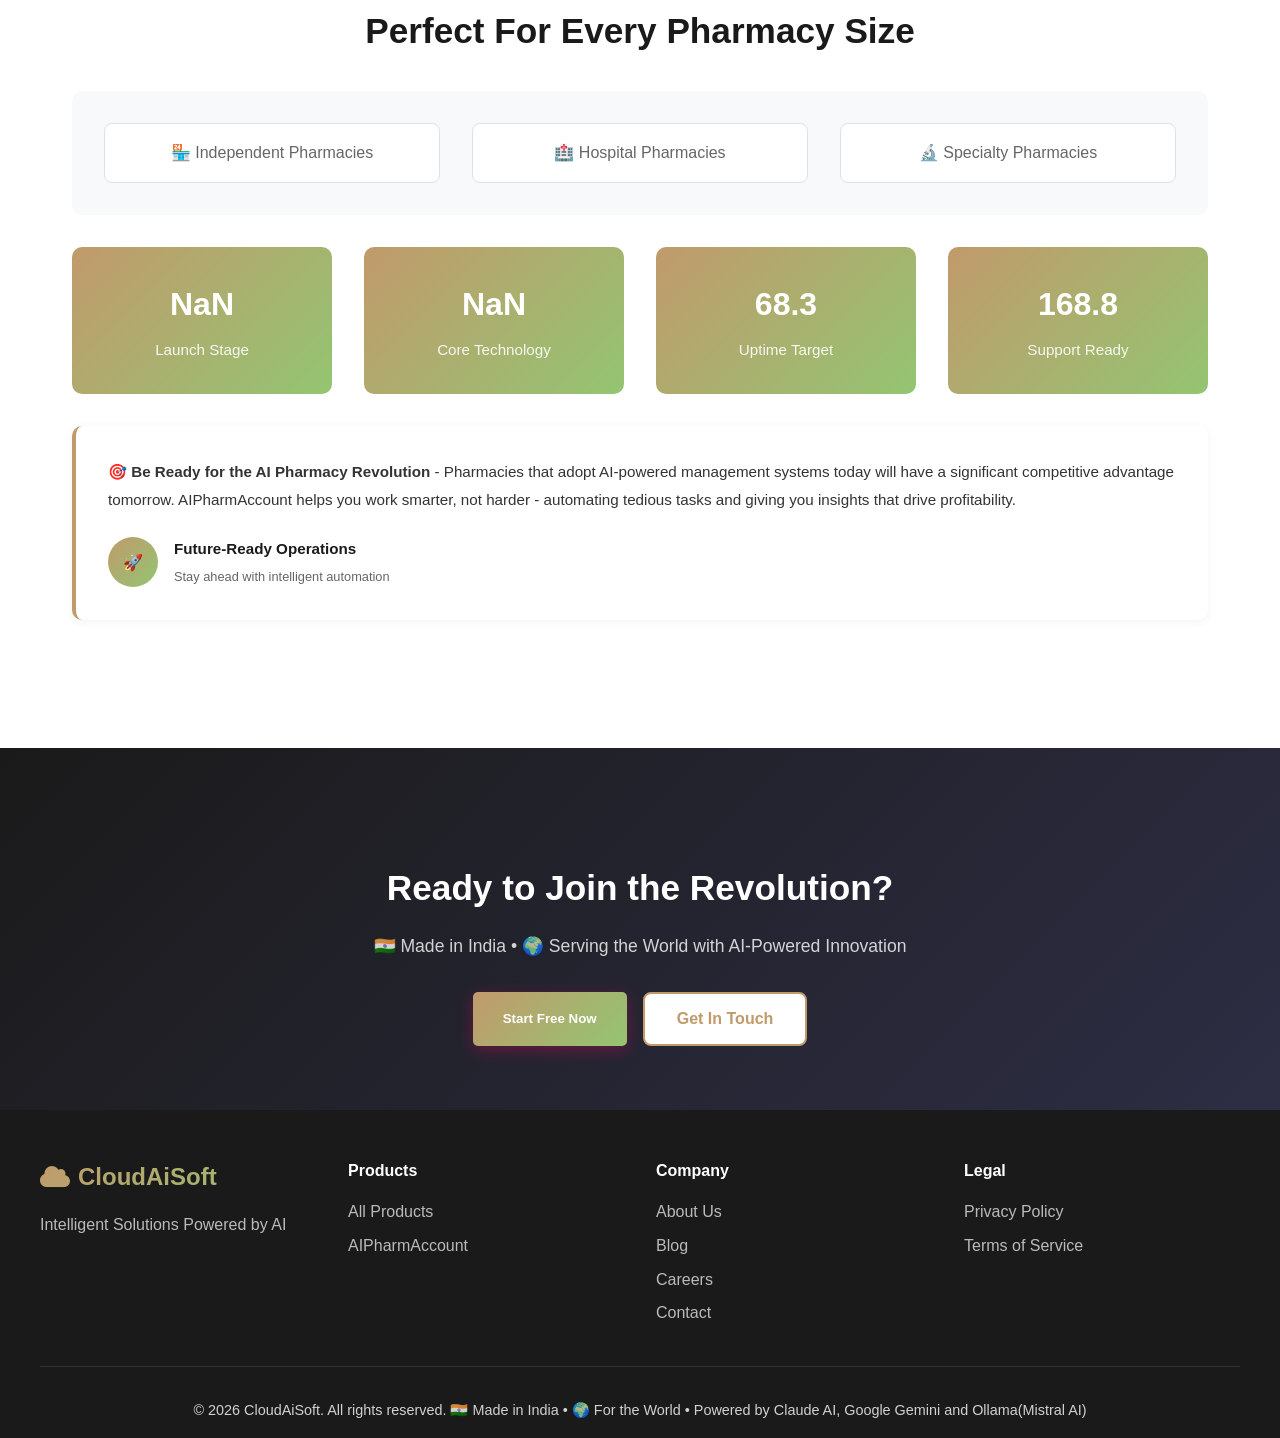
==== commit 38534c75: "fix year" ====
--- a/index.html
+++ b/index.html
@@ -58,7 +58,7 @@
                 <p>Our expertise spans enterprise software development, AI integration and automated solutions to deliver cutting-edge solutions that make a real difference in people's lives.</p>
                 <div class="stats">
                     <div class="stat">
-                        <div class="stat-number">2024</div>
+                        <div class="stat-number">2026</div>
                         <div class="stat-label">Year Founded</div>
                     </div>
                     <div class="stat">
